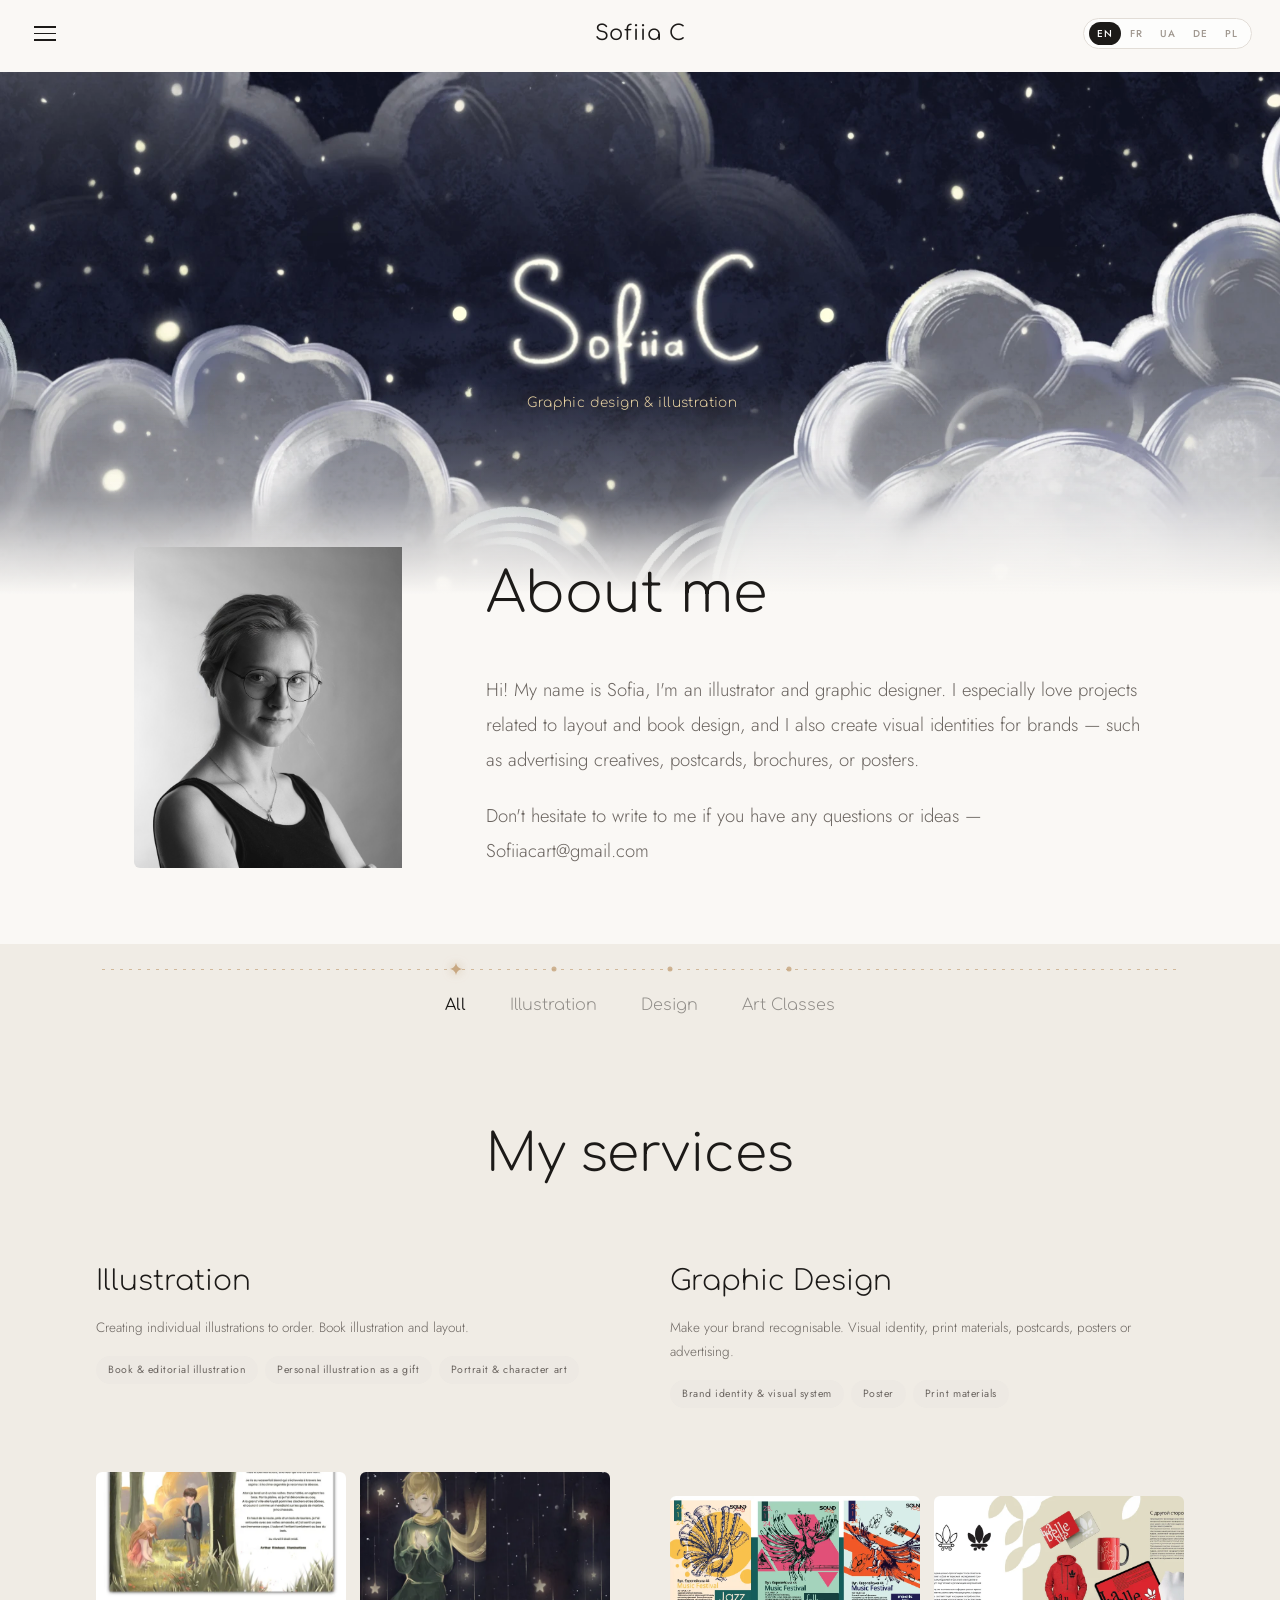
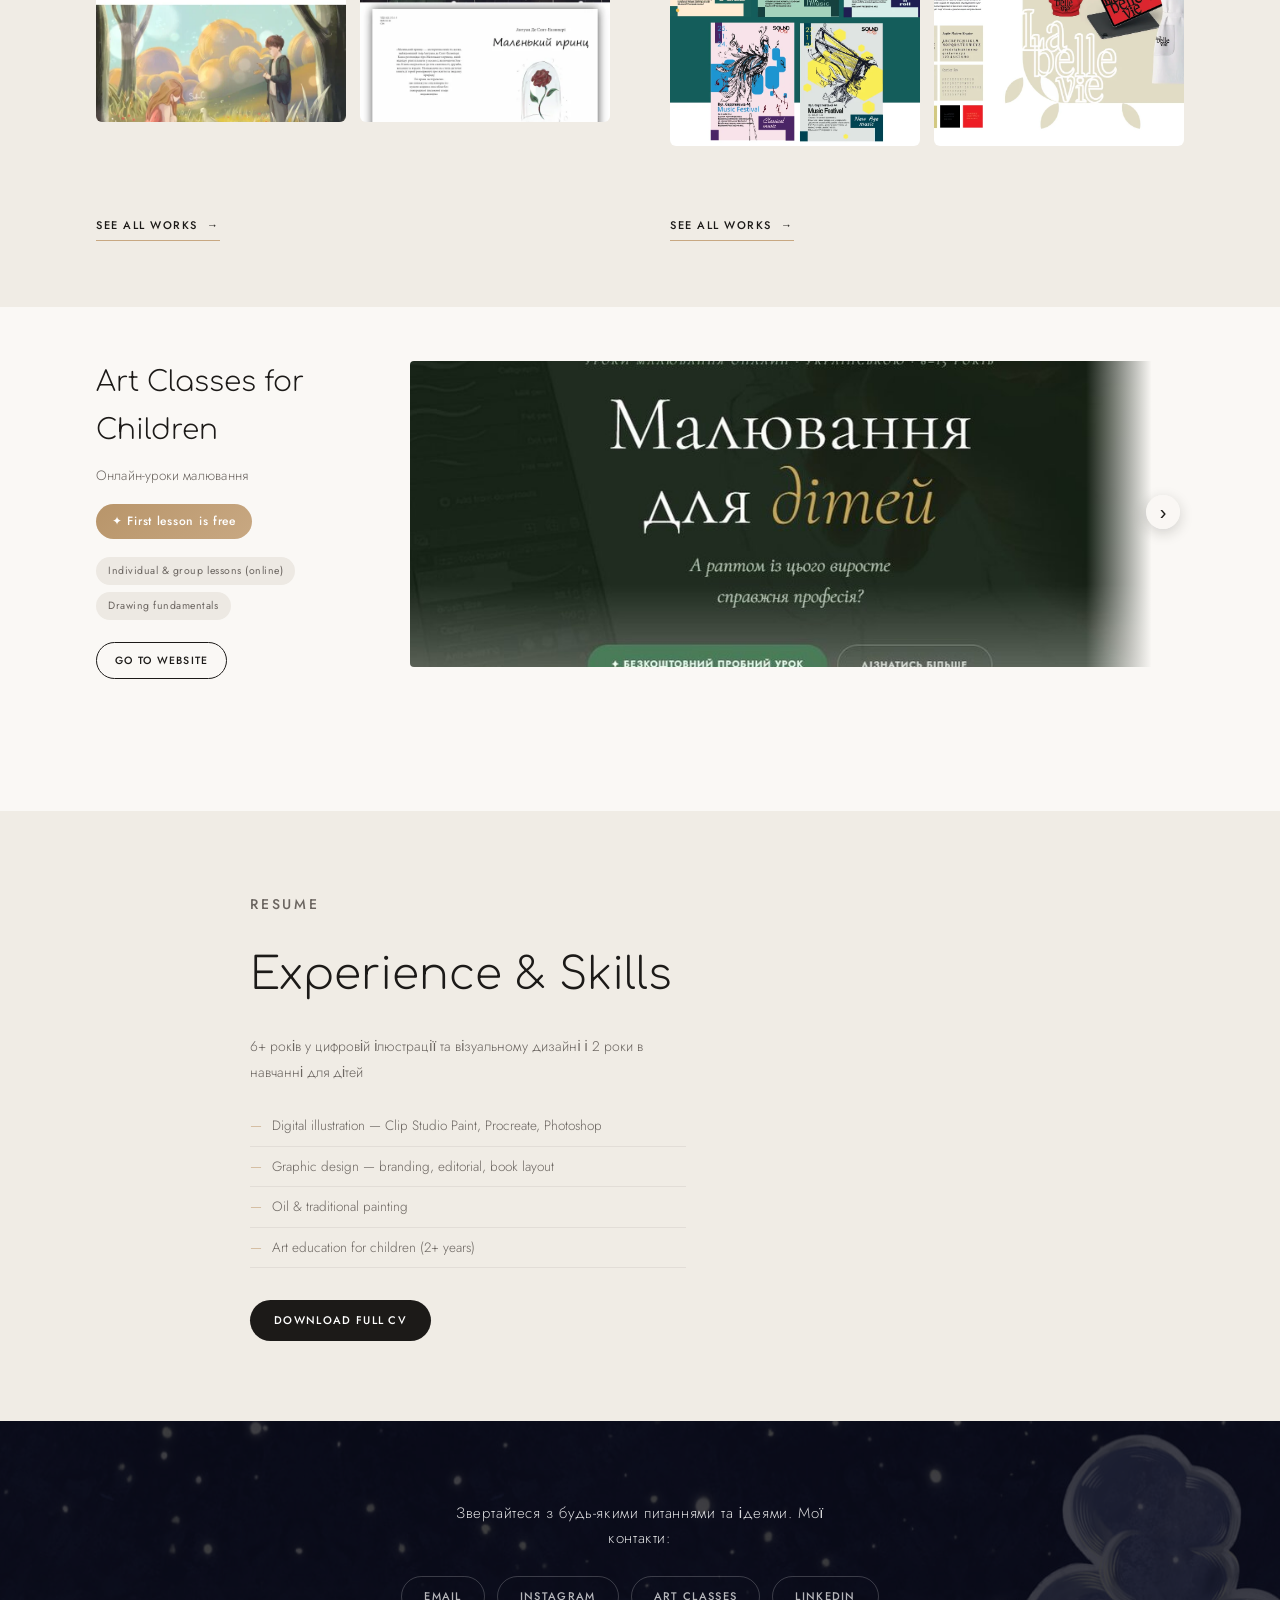
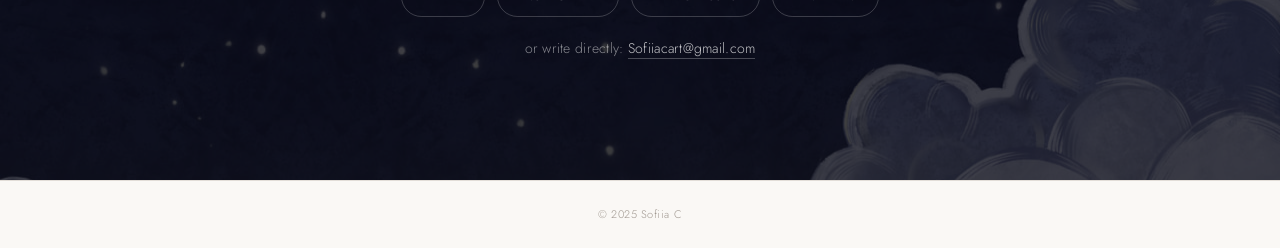
==== sofiia-portfolio/index.html @ fb754694 "Point every LinkedIn link at her real profile" ====
<!DOCTYPE html>
<html lang="en">
<head>
<meta charset="UTF-8">
<meta name="viewport" content="width=device-width, initial-scale=1.0">
<title>Sofiia C — Visual Design & Illustration</title>
<link rel="preconnect" href="https://fonts.googleapis.com">
<link href="https://fonts.googleapis.com/css2?family=Comfortaa:wght@300;400;500;600;700&family=Jost:wght@300;400;500;600&display=swap" rel="stylesheet">
<style>
*,*::before,*::after{margin:0;padding:0;box-sizing:border-box}
:root{
  --cream:#faf8f5;--ink:#1c1a18;--mid:#6b6560;--light:#a09890;--rule:#e2ddd7;--accent:#c8a882;
}
html{scroll-behavior:smooth}
body{background:var(--cream);color:var(--ink);font-family:'Jost',sans-serif;font-weight:300;line-height:1.7;overflow-x:hidden}
h1,h2,h3,h4,h5,h6{font-family:'Comfortaa',sans-serif}

/* HEADER */
.site-header{position:fixed;top:0;left:0;right:0;z-index:1000;display:flex;align-items:center;justify-content:space-between;padding:18px 28px;background:rgba(250,248,245,0.92);backdrop-filter:blur(16px);-webkit-backdrop-filter:blur(16px);border-bottom:1px solid transparent;transition:border-color .3s,box-shadow .3s}
.site-header.scrolled{border-color:var(--rule);box-shadow:0 2px 20px rgba(28,26,24,.07)}
.header-name{font-family:'Comfortaa',sans-serif;font-size:21px;font-weight:400;letter-spacing:.04em;color:var(--ink);text-decoration:none;position:absolute;left:50%;transform:translateX(-50%);white-space:nowrap}

/* HAMBURGER */
.hamburger{display:flex;flex-direction:column;gap:5px;cursor:pointer;padding:6px;background:none;border:none;z-index:1100}
.hamburger span{display:block;width:22px;height:1.5px;background:var(--ink);transition:all .35s cubic-bezier(.4,0,.2,1);transform-origin:center}
.hamburger.open span:nth-child(1){transform:translateY(6.5px) rotate(45deg)}
.hamburger.open span:nth-child(2){opacity:0;transform:scaleX(0)}
.hamburger.open span:nth-child(3){transform:translateY(-6.5px) rotate(-45deg)}

/* LANG SWITCHER */
.header-right{display:flex;align-items:center;gap:14px}
.header-email{font-family:"Jost",sans-serif;font-size:11px;font-weight:400;letter-spacing:.06em;color:var(--mid);text-decoration:none;transition:color .2s;white-space:nowrap}
.header-email:hover{color:var(--ink)}
@media(max-width:520px){.header-email{display:none}}
.lang-switcher{display:flex;align-items:center;gap:1px;background:rgba(255,255,255,.7);border:1px solid var(--rule);border-radius:40px;padding:3px 5px}
.lang-btn{font-family:'Jost',sans-serif;font-size:10px;font-weight:500;letter-spacing:.1em;text-transform:uppercase;color:var(--light);background:none;border:none;cursor:pointer;padding:4px 8px;border-radius:30px;transition:all .2s ease}
.lang-btn:hover{color:var(--ink)}
.lang-btn.active{background:var(--ink);color:#fff}

/* NAV DRAWER */
.nav-overlay{position:fixed;inset:0;background:rgba(28,26,24,.5);z-index:1040;opacity:0;pointer-events:none;transition:opacity .4s ease;backdrop-filter:blur(2px)}
.nav-overlay.open{opacity:1;pointer-events:all}
.nav-drawer{position:fixed;top:0;left:0;width:min(300px,82vw);height:100vh;background:var(--ink);z-index:1050;transform:translateX(-100%);transition:transform .45s cubic-bezier(.4,0,.2,1);display:flex;flex-direction:column;padding:72px 36px 36px;overflow-y:auto}
.nav-drawer.open{transform:translateX(0)}
.nav-cat{font-family:'Jost',sans-serif;font-size:10px;font-weight:500;letter-spacing:.2em;text-transform:uppercase;color:rgba(255,255,255,.35);margin:28px 0 10px}
.nav-cat:first-child{margin-top:0}
.nav-link{display:block;font-family:'Comfortaa',sans-serif;font-size:26px;font-weight:300;color:rgba(255,255,255,.8);text-decoration:none;padding:7px 0;border-bottom:1px solid rgba(255,255,255,.06);transition:color .2s,padding-left .25s;cursor:pointer}
.nav-link:hover{color:#fff;padding-left:10px}
.nav-footer{margin-top:auto;padding-top:28px;border-top:1px solid rgba(255,255,255,.1);display:flex;gap:16px}
.nav-footer a{font-size:10px;font-weight:500;letter-spacing:.1em;text-transform:uppercase;color:rgba(255,255,255,.35);text-decoration:none;transition:color .2s}
.nav-footer a:hover{color:rgba(255,255,255,.8)}

/* MAIN */
main{padding-top:72px}

/* HERO */
.hero{--band:2.4;position:relative;overflow:hidden;text-align:center;padding:0;background:#0d1122}
.hero>*{position:relative;z-index:1}
/* the foot of the painting dissolves into the page */
.hero::before{content:'';position:absolute;inset:0;z-index:2;pointer-events:none;background:linear-gradient(to bottom,rgba(250,248,245,0) 58%,rgba(250,248,245,.28) 80%,rgba(250,248,245,.72) 90%,var(--cream) 98%)}

/* A banner strip of the painting. The fixed proportion is what keeps the
   lettering in the same spot at every width, so the line above it can be
   placed as a percentage. */
.hero-frame{position:relative;width:100%;aspect-ratio:var(--band);container-type:inline-size}
.hero-art{display:block;width:100%;height:100%;object-fit:cover;object-position:center}

/* sits just above the lettering, which is centred in the artwork */
.hero-eyebrow{position:absolute;left:49.4%;top:60%;transform:translate(-50%,0);margin:0;white-space:nowrap;font-family:'Comfortaa',sans-serif;font-size:clamp(11px,1.05cqw,17px);letter-spacing:.03em;color:#ead4a1;text-shadow:0 0 26px rgba(8,10,22,.9),0 0 12px rgba(200,168,130,.45);animation:heroFadeUp .9s ease both}
@keyframes heroFadeUp{from{opacity:0;transform:translate(-50%,14px)}to{opacity:1;transform:translate(-50%,0)}}
@media(prefers-reduced-motion:reduce){.hero-eyebrow{animation:none}}

/* narrower screens: a taller strip, so the lettering keeps a readable size */
@media(max-width:599px){.hero{--band:.9}.hero-eyebrow{top:58%}}

/* the name stays in the markup for search engines and screen readers;
   on screen it is part of the painting */
.hero-name{position:absolute;width:1px;height:1px;margin:-1px;padding:0;overflow:hidden;clip:rect(0 0 0 0);clip-path:inset(50%);white-space:nowrap;border:0}

/* SECTION RULE */
.section-rule{border:none;border-top:1px solid var(--rule);margin:0 24px}

/* SECTION TITLE */
.section-head{text-align:center;padding:64px 24px 48px;background:var(--warm-white,#f0ece5)}
.section-head h2{font-family:'Comfortaa',sans-serif;font-size:clamp(32px,6vw,52px);font-weight:300;letter-spacing:-.01em}
.section-head p{font-size:14px;color:var(--mid);margin-top:10px}
.free-note{font-family:'Comfortaa',sans-serif;font-style:italic;font-size:15px;color:var(--accent,#c8a882) !important;margin-top:8px}
.free-badge{display:inline-block;font-size:12px;font-weight:500;letter-spacing:.06em;color:#fff;background:linear-gradient(135deg,#b8956a,#c8a882);padding:7px 16px;border-radius:20px;margin-bottom:18px}

/* SERVICE BLOCKS */
.services{max-width:1650px;margin:0 auto;padding:0 96px 80px}
.service-block{display:grid;grid-template-columns:minmax(0,268px) minmax(0,1fr);gap:46px;align-items:stretch;padding:52px 0;border-bottom:1px solid var(--rule)}
.service-block:last-child{border-bottom:none}

/* the two portfolio cards, side by side */
.service-cards{position:relative;display:grid;grid-template-columns:1fr 1fr;gap:60px;padding:12px 0 66px}
/* the warm zone runs from the tabs down past the cards, in one piece */
.service-cards::before{content:'';position:absolute;z-index:-1;top:0;bottom:0;left:calc(50% - 50vw);right:calc(50% - 50vw);background:var(--warm-white,#f0ece5)}
.service-block.card{display:flex;flex-direction:column;padding:0;border-bottom:none}
.card .service-text{margin-bottom:20px}
.card-link{margin-top:auto;align-self:flex-start}
.card-imgs{display:grid;grid-template-columns:1fr 1fr;gap:14px;margin-bottom:24px}
.card-imgs a{display:block;overflow:hidden;border-radius:6px;background:#e6e1d9}
.card-imgs img{display:block;width:100%;aspect-ratio:var(--tile,4/3);object-fit:cover;transition:transform .45s ease}
.card-imgs a:hover img{transform:scale(1.05)}
.card-link{display:inline-flex;align-items:center;gap:9px;font-size:11px;font-weight:500;letter-spacing:.14em;text-transform:uppercase;color:var(--ink);text-decoration:none;border-bottom:1px solid var(--accent);padding-bottom:5px;transition:gap .25s ease}
.card-link::after{content:'\2192'}
.card-link:hover{gap:15px}
@media(max-width:820px){.service-cards{grid-template-columns:1fr;gap:46px;padding-bottom:48px}}
.service-block.reverse{direction:rtl}
.service-block.reverse > *{direction:ltr}
.service-text h3{font-family:'Comfortaa',sans-serif;font-size:clamp(22px,2.4vw,28px);font-weight:300;margin-bottom:10px}
.service-text p{font-size:13.5px;color:var(--mid);line-height:1.8;margin-bottom:16px}
.service-tags{display:flex;flex-wrap:wrap;gap:7px;margin-bottom:22px}
.service-tags span{font-size:10.5px;font-weight:400;letter-spacing:.05em;color:var(--mid);background:#ede9e3;padding:5px 12px;border-radius:20px}
.service-link{display:inline-flex;align-items:center;gap:8px;font-size:10.5px;font-weight:500;letter-spacing:.12em;text-transform:uppercase;color:var(--ink);text-decoration:none;padding:9px 18px;border:1px solid var(--ink);border-radius:30px;transition:all .25s ease}
.service-link:hover{background:var(--ink);color:#fff}
/* one row of windows that scrolls sideways */
/* the row is laid out absolutely inside its cell: that way the block's height
   comes from the text alone, and the pages match it exactly.
   min-width:0 keeps the row from widening its grid column, which would push
   the text off the screen on a phone */
.strip{position:relative;min-width:0;margin-right:18px}
/* the row fades out at its end, so it reads as continuing past the edge */
.strip::after{content:'';position:absolute;top:0;bottom:12px;right:0;width:80px;z-index:1;pointer-events:none;background:linear-gradient(to right,rgba(250,248,245,0),var(--cream) 82%);opacity:0;transition:opacity .3s ease}
.strip.more::after{opacity:1}
.service-block>*{min-width:0}
.service-imgs{position:absolute;inset:0;display:flex;flex-wrap:nowrap;gap:10px;align-items:stretch;overflow-x:auto;scroll-snap-type:x proximity;padding:2px 0 12px;scrollbar-width:thin;scrollbar-color:var(--rule) transparent}
.service-imgs::-webkit-scrollbar{height:6px}
.service-imgs::-webkit-scrollbar-thumb{background:var(--rule);border-radius:3px}
.service-imgs::-webkit-scrollbar-track{background:transparent}
/* arrows appear over the ends of the row, and only while there is more to see */
.strip-nav{position:absolute;top:calc(50% - 7px);transform:translateY(-50%);z-index:2;width:34px;height:34px;border:none;border-radius:50%;background:rgba(250,248,245,.92);box-shadow:0 4px 14px rgba(28,26,24,.18);color:var(--ink);font-size:20px;line-height:1;cursor:pointer;opacity:0;transition:opacity .25s ease,background .2s ease}
.strip-nav:hover{background:#fff}
.strip-nav.prev{left:-14px}
.strip-nav.next{right:-14px}
/* small windows in a row; each opens the full page in the viewer */
/* as a flex item the image ignores width alone — min-width:0 and max-width
   are what actually pin it to the thumbnail size */
.service-imgs img{flex:0 0 auto;align-self:stretch;height:100%;width:auto;min-width:0;max-width:none;scroll-snap-align:start;object-fit:contain;border-radius:4px;background:#efeae3;cursor:zoom-in;transition:transform .25s ease,box-shadow .25s ease}
.service-imgs img:hover{transform:translateY(-3px);box-shadow:0 12px 26px rgba(28,26,24,.18)}

/* ---- WORK VIEWER ---- */
.lb{position:fixed;inset:0;z-index:2000;display:none;align-items:center;justify-content:center;background:rgba(13,17,34,.95);opacity:0;transition:opacity .25s ease}
.lb.open{display:flex}
.lb.shown{opacity:1}
.lb-img{max-width:92vw;max-height:84vh;object-fit:contain;border-radius:4px;box-shadow:0 30px 80px rgba(0,0,0,.55)}
.lb button{position:absolute;background:none;border:none;color:rgba(253,247,226,.75);cursor:pointer;font-family:'Jost',sans-serif;transition:color .2s ease}
.lb button:hover{color:#fdf7e2}
.lb-close{top:22px;right:26px;font-size:30px;line-height:1}
.lb-prev,.lb-next{top:50%;transform:translateY(-50%);font-size:44px;line-height:1;padding:16px}
.lb-prev{left:12px}.lb-next{right:12px}
.lb-count{position:absolute;bottom:24px;left:50%;transform:translateX(-50%);font-size:11px;letter-spacing:.18em;color:rgba(253,247,226,.6)}
@media(max-width:620px){.lb-prev,.lb-next{font-size:34px;padding:10px}.lb-img{max-width:94vw;max-height:78vh}}
.service-imgs .img-placeholder{width:100%;aspect-ratio:3/4;background:linear-gradient(135deg,#ede9e3,#ddd8d0);border-radius:4px;display:flex;align-items:center;justify-content:center;color:var(--light);font-size:11px;letter-spacing:.08em}

/* CONTACT SECTION */
.contact-section{background:var(--ink);color:#fff;text-align:center;padding:80px 24px;position:relative;background-image:url("[data-uri]");background-size:cover;background-position:center}
.contact-section::before{content:"";position:absolute;inset:0;background:rgba(8,10,22,0.78);z-index:0}
.contact-section>*{position:relative;z-index:1}
.contact-section h2{font-family:'Comfortaa',sans-serif;font-size:clamp(32px,6vw,56px);font-weight:300;letter-spacing:-.01em;margin-bottom:16px}
.contact-section p{font-size:14px;color:rgba(255,255,255,.5);margin-bottom:40px;max-width:380px;margin-left:auto;margin-right:auto}
.contact-links{display:flex;justify-content:center;gap:12px;flex-wrap:wrap}
.contact-link{font-size:11px;font-weight:500;letter-spacing:.12em;text-transform:uppercase;color:rgba(255,255,255,.7);text-decoration:none;padding:10px 22px;border:1px solid rgba(255,255,255,.2);border-radius:30px;transition:all .25s ease}
.contact-link:hover{background:#fff;color:var(--ink);border-color:#fff}
.contact-email{margin-top:20px;font-size:13px;color:rgba(255,255,255,0.45);letter-spacing:.02em}
.contact-email a{color:rgba(255,255,255,0.75);text-decoration:none;border-bottom:1px solid rgba(255,255,255,0.25);transition:color .2s}
.contact-email a:hover{color:#fff}

/* FOOTER */
footer{text-align:center;padding:24px;font-size:11px;color:var(--light);letter-spacing:.05em;border-top:1px solid var(--rule)}

/* ANIMATIONS */
@keyframes fadeUp{from{opacity:0;transform:translateY(16px)}to{opacity:1;transform:translateY(0)}}
.reveal{opacity:0;transform:translateY(20px);transition:opacity .7s ease,transform .7s ease}
.reveal.visible{opacity:1;transform:none}

/* MOBILE */
@media(max-width:620px){
  .services{padding:0 20px 60px}
  .service-block{grid-template-columns:1fr;gap:28px}
  .strip{height:230px;margin-right:0}
  .service-block.reverse{direction:ltr}
  .site-header{padding:16px 20px}
  .lang-switcher{gap:0}
  .lang-btn{padding:4px 6px;font-size:9px}
}



/* SERVICE TABS */
/* a warm band in the same tone as the CV section, with the tabs hanging off a
   constellation line drawn across it in the gold of the stars */
.service-tabs{position:relative;display:flex;justify-content:center;align-items:center;gap:44px;flex-wrap:wrap;padding:46px 24px 26px;background:var(--warm-white,#f0ece5)}
.service-tabs::before{content:'';position:absolute;top:25px;left:8%;right:8%;height:1px;background:repeating-linear-gradient(to right,rgba(200,168,130,.75) 0 3px,transparent 3px 9px)}
.stab{position:relative;font-family:'Comfortaa',sans-serif;font-size:16px;font-weight:300;color:rgba(28,26,24,.45);background:none;border:none;cursor:pointer;padding:6px 0;transition:color .25s ease}
/* each tab is a node on that line; the selected one becomes a star */
.stab::before{content:'';position:absolute;top:-21px;left:50%;transform:translate(-50%,-50%);width:5px;height:5px;border-radius:50%;background:rgba(200,168,130,.85);transition:all .25s ease}
.stab:hover{color:rgba(28,26,24,.75)}
.stab:hover::before{background:var(--accent)}
.stab.active{color:var(--ink);font-weight:400}
.stab.active::before{width:13px;height:13px;border-radius:0;background:url("data:image/svg+xml,%3Csvg xmlns='http://www.w3.org/2000/svg' viewBox='0 0 24 24'%3E%3Cpath fill='%23c8a882' d='M12 0c.5 6.5 5.5 11.5 12 12-6.5.5-11.5 5.5-12 12-.5-6.5-5.5-11.5-12-12C6.5 11.5 11.5 6.5 12 0z'/%3E%3C/svg%3E") center/contain no-repeat;filter:drop-shadow(0 0 5px rgba(200,168,130,.75))}
/* stacked rows would leave the line stranded above one of them, so on narrow
   screens the star sits inline instead */
@media(max-width:620px){
.service-tabs{gap:20px;padding:20px 16px}
.service-tabs::before{display:none}
.stab{font-size:15px;display:inline-flex;align-items:center;gap:7px}
.stab::before{position:static;transform:none;width:9px;height:9px;background:transparent}
.stab.active::before{width:9px;height:9px;background:url("data:image/svg+xml,%3Csvg xmlns='http://www.w3.org/2000/svg' viewBox='0 0 24 24'%3E%3Cpath fill='%23c8a882' d='M12 0c.5 6.5 5.5 11.5 12 12-6.5.5-11.5 5.5-12 12-.5-6.5-5.5-11.5-12-12C6.5 11.5 11.5 6.5 12 0z'/%3E%3C/svg%3E") center/contain no-repeat}
}
.service-block.hidden{display:none}

/* CV SECTION */
.cv-section{background:var(--warm-white,#f0ece5);padding:80px 24px}
.cv-inner{max-width:780px;margin:0 auto;display:grid;grid-template-columns:1fr 280px;gap:64px;align-items:center}
.cv-label{font-size:10px;font-weight:500;letter-spacing:.2em;text-transform:uppercase;color:var(--accent,#c8a882);margin-bottom:12px}
.cv-section h2{font-family:'Comfortaa',sans-serif;font-size:clamp(28px,5vw,44px);font-weight:300;margin-bottom:20px}
.cv-section p{font-size:14px;color:var(--mid);line-height:1.9;margin-bottom:20px}
.cv-list{list-style:none;margin-bottom:32px}
.cv-list li{font-size:13.5px;color:var(--mid);padding:9px 0;border-bottom:1px solid var(--rule);line-height:1.6}
.cv-list li::before{content:'—';margin-right:10px;color:var(--accent,#c8a882)}
.cv-download{display:inline-flex;align-items:center;gap:8px;font-size:11px;font-weight:500;letter-spacing:.12em;text-transform:uppercase;color:#fff;background:var(--ink);text-decoration:none;padding:11px 24px;border-radius:30px;transition:opacity .2s}
.cv-download:hover{opacity:.8}
.cv-visual{display:flex;align-items:center;justify-content:center}
.cv-stats{display:flex;flex-direction:column;gap:28px;width:100%}
.cv-stat{display:flex;flex-direction:column;padding:20px 24px;background:#fff;border-radius:12px;border:1px solid var(--rule)}
.cv-num{font-family:'Comfortaa',sans-serif;font-size:48px;font-weight:300;line-height:1;color:var(--ink);margin-bottom:4px}
.cv-stat span:last-child{font-size:12px;font-weight:400;letter-spacing:.08em;text-transform:uppercase;color:var(--light)}
@media(max-width:620px){.cv-inner{grid-template-columns:1fr}.cv-visual{display:none}}

/* ABOUT SECTION */
.about-section{position:relative;z-index:3;max-width:1060px;margin:clamp(-210px,-10.5vw,-80px) auto 0;padding:76px 24px;display:grid;grid-template-columns:minmax(0,300px) minmax(0,1fr);gap:52px;align-items:stretch}
/* the photo is shown whole — contain scales it to the height of the text
   beside it, so the two line up at the heading and end together */
.about-photo-wrap{position:relative}
.about-photo{position:absolute;inset:0;width:100%;height:100%;object-fit:contain;object-position:left center;border-radius:6px}
.about-text{width:100%}
.about-section h2{font-family:'Comfortaa',sans-serif;font-size:clamp(34px,6vw,56px);font-weight:300;margin-bottom:30px}
.about-section p{font-size:18.5px;color:var(--mid);line-height:1.9;margin-bottom:20px}
.about-section p:last-child{margin-bottom:0}
/* stacked on narrow screens: photo first, then the text */
@media(max-width:820px){.about-section{grid-template-columns:1fr;gap:34px;justify-items:center;margin-top:-72px;padding:34px 24px 56px}.about-photo-wrap{width:100%;max-width:280px;aspect-ratio:760/909}.about-section p{font-size:17px}}

</style>
</head>
<body>

<!-- OVERLAY -->
<div class="nav-overlay" id="navOverlay" onclick="closeNav()"></div>

<!-- NAV DRAWER -->
<div class="nav-drawer" id="navDrawer">
  <p class="nav-cat" data-i18n="nav_sections">Sections</p>
  <a class="nav-link" onclick="goTo('hero');closeNav()" data-i18n="nav_home">Home</a>
  <a class="nav-link" onclick="goTo('about');closeNav()" data-i18n="nav_about">About me</a>
  <a class="nav-link" onclick="goTo('services');closeNav()" data-i18n="nav_services">Services</a>
  <a class="nav-link" onclick="goTo('cv');closeNav()" data-i18n="nav_cv">CV / Resume</a>
  <a class="nav-link" onclick="goTo('contact');closeNav()" data-i18n="nav_contact">Contact</a>
  <p class="nav-cat" data-i18n="nav_portfolio">Portfolio</p>
  <a class="nav-link" href="illustration.html" data-i18n="s1_title">Illustration</a>
  <a class="nav-link" href="design.html" data-i18n="s2_title">Graphic Design</a>
  <div class="nav-footer">
    <a href="https://www.instagram.com/sofiiac.fr/" target="_blank">Instagram</a>
    <a href="https://sofiiaclessons.netlify.app/" target="_blank" data-i18n="stab_classes">Art Classes</a>
    <a href="https://www.linkedin.com/in/sofiia-c-882442370/" target="_blank">LinkedIn</a>
    <a href="mailto:Sofiiacart@gmail.com">Email</a>
  </div>
</div>

<!-- HEADER -->
<header class="site-header" id="siteHeader">
  <button class="hamburger" id="hamburger" onclick="toggleNav()" aria-label="Menu">
    <span></span><span></span><span></span>
  </button>
  <a href="#" class="header-name">Sofiia C</a>
  <div class="header-right">
  <div class="lang-switcher">
    <button class="lang-btn active" onclick="setLang('en')">EN</button>
    <button class="lang-btn" onclick="setLang('fr')">FR</button>
    <button class="lang-btn" onclick="setLang('ua')">UA</button>
    <button class="lang-btn" onclick="setLang('de')">DE</button>
    <button class="lang-btn" onclick="setLang('pl')">PL</button>
  </div>
</header>

<!-- MAIN -->
<main>

  <!-- HERO -->
  <section class="hero" id="hero">
    <div class="hero-frame">
      <img class="hero-art" src="[data-uri]"
           alt="Hand-painted night sky with clouds and stars, hand-lettered “Sofiia C”">
      <p class="hero-eyebrow">Graphic design &amp; illustration</p>
      <h1 class="hero-name">Sofiia C</h1>
    </div>
  </section>

  <!-- ABOUT -->
  <section class="about-section reveal" id="about">
    <div class="about-photo-wrap"><img src="[data-uri]" class="about-photo" alt="Sofia C"></div>
    <div class="about-text">
      <h2 data-i18n="about_title">About me</h2>
      <p data-i18n="about_p1">Hi! My name is Sofia, I'm an illustrator and graphic designer. I especially love projects related to layout and book design, and I also create visual identities for brands — such as advertising creatives, postcards, brochures, or posters.</p>
      <p data-i18n="about_p3">Don't hesitate to write to me if you have any questions or ideas — Sofiiacart@gmail.com</p>
    </div>
  </section>

  <!-- SERVICES -->
  <div id="services">
  <div class="service-tabs">
    <button class="stab active" onclick="filterService('all')" data-i18n="stab_all">All</button>
    <button class="stab" onclick="filterService('illustration')" data-i18n="stab_illus">Illustration</button>
    <button class="stab" onclick="filterService('design')" data-i18n="stab_design">Design</button>
    <button class="stab" onclick="filterService('classes')" data-i18n="stab_classes">Art Classes</button>
  </div>

    <div class="section-head reveal">
      <h2 data-i18n="services_title">My services</h2>
    </div>

    <div class="services">

      <div class="service-cards">
      <div class="service-block card reveal" data-category="illustration" style="--tile:1/1">
        <div class="service-text">
          <h3 data-i18n="s1_title">Illustration</h3>
          <p data-i18n="s1_desc">Creating individual illustrations to order. Book illustration and layout.</p>
          <div class="service-tags">
            <span data-i18n="s1_t1">Book & editorial illustration</span>
            <span data-i18n="s1_t4">Personal illustration as a gift</span>
            <span data-i18n="s1_t5">Portrait & character art</span>
          </div>
        </div>
        <div class="card-imgs">
            <a href="illustration.html" aria-label="Open the full portfolio"><img src="[data-uri]" alt="illustration preview 1" loading="lazy"></a>
            <a href="illustration.html" aria-label="Open the full portfolio"><img src="[data-uri]" alt="illustration preview 2" loading="lazy"></a>
          </div>
        <a class="card-link" href="illustration.html" data-i18n="see_all">See all works</a>
      </div>
      <div class="service-block card reveal" data-category="design" style="--tile:1/1">
        <div class="service-text">
          <h3 data-i18n="s2_title">Graphic Design</h3>
          <p data-i18n="s2_desc">Make your brand recognisable. Visual identity, print materials, postcards, posters or advertising.</p>
          <div class="service-tags">
            <span data-i18n="s2_t1">Brand identity & visual system</span>
            <span data-i18n="s2_t2">Poster</span>
            <span data-i18n="s2_t3">Print materials</span>
          </div>
        </div>
        <div class="card-imgs">
            <a href="design.html" aria-label="Open the full portfolio"><img src="[data-uri]" alt="design preview 1" loading="lazy"></a>
            <a href="design.html" aria-label="Open the full portfolio"><img src="[data-uri]" alt="design preview 2" loading="lazy"></a>
          </div>
        <a class="card-link" href="design.html" data-i18n="see_all">See all works</a>
      </div>
      </div>



      <!-- Art Classes -->
      <div class="service-block reveal" data-category="classes">
        <div class="service-text">
          <h3 data-i18n="s4_title">Art Classes for Children</h3>
          <p data-i18n="s4_desc">Онлайн-уроки малювання</p>
          <div class="free-badge" data-i18n="free_badge">✦ First lesson is free</div>
          <div class="service-tags">
            <span data-i18n="s4_t1">Individual & group lessons (online)</span>
            <span data-i18n="s4_t2">Drawing fundamentals</span>
          </div>
          <a href="https://sofiiaclessons.netlify.app/" target="_blank" class="service-link" data-i18n="s4_btn">Go to website</a>
        </div>
        <div class="service-imgs">
          <img src="[data-uri]" alt="Art Classes" style="width:100%;aspect-ratio:3/4;object-fit:cover;border-radius:4px">
          <img src="[data-uri]" alt="Art Classes" style="width:100%;aspect-ratio:3/4;object-fit:cover;border-radius:4px">
        </div>
      </div>

    </div>
  </div>


  <section class="cv-section reveal" id="cv">
    <div class="cv-inner">
      <div class="cv-text">
        <p class="cv-label" data-i18n="cv_label">Resume</p>
        <h2 data-i18n="cv_title">Experience & Skills</h2>
        <p data-i18n="cv_p1">6+ років у цифровій ілюстрації та візуальному дизайні і 2 роки в навчанні для дітей</p>
        <ul class="cv-list">
          <li data-i18n="cv_li1">Digital illustration — Clip Studio Paint, Procreate, Photoshop</li>
          <li data-i18n="cv_li2">Graphic design — branding, editorial, book layout</li>
          <li data-i18n="cv_li3">Oil & traditional painting</li>
          <li data-i18n="cv_li4">Art education for children (2+ years)</li>
          
        </ul>
        <a href="https://drive.google.com/drive/folders/18DV3FdLWUJNBlDGddeQHsO74bb2Z7gKI?usp=drive_link" class="cv-download" target="_blank" data-i18n="cv_download">Download full CV</a>
      </div>
    </div>
  </section>

  <!-- CONTACT -->
  <section class="contact-section" id="contact">
    <p style="color:rgba(255,255,255,0.85);font-size:15px;letter-spacing:.04em;margin-bottom:24px;" data-i18n="contact_cta">Звертайтеся з будь-якими питаннями та ідеями. Мої контакти:</p>
    <div class="contact-links">
      <a href="mailto:hello@sofiiac.fr" class="contact-link">Email</a>
      <a href="https://www.instagram.com/sofiiac.fr/" target="_blank" class="contact-link">Instagram</a>
      <a href="https://sofiiaclessons.netlify.app/" target="_blank" class="contact-link" data-i18n="stab_classes">Art Classes</a>
      <a href="https://www.linkedin.com/in/sofiia-c-882442370/" target="_blank" class="contact-link">LinkedIn</a>
    </div>
    <p class="contact-email">or write directly: <a href="mailto:Sofiiacart@gmail.com">Sofiiacart@gmail.com</a></p>
  </section>

</main>

<!-- WORK VIEWER -->
<div class="lb" id="lb" role="dialog" aria-modal="true" aria-label="Work viewer">
  <button class="lb-close" onclick="lbClose()" aria-label="Close">&times;</button>
  <button class="lb-prev" onclick="lbStep(-1)" aria-label="Previous">&#8249;</button>
  <img class="lb-img" id="lbImg" alt="">
  <button class="lb-next" onclick="lbStep(1)" aria-label="Next">&#8250;</button>
  <p class="lb-count" id="lbCount"></p>
</div>

<footer>
  <span>© 2025 Sofiia C</span>
</footer>

<script>
/* ---- the work rows scroll sideways; give them arrows when they overflow ---- */
(function(){
  document.querySelectorAll('.service-imgs').forEach(strip=>{
    const wrap=document.createElement('div');
    wrap.className='strip';
    strip.parentNode.insertBefore(wrap,strip);
    wrap.appendChild(strip);
    const arrow=(dir,cls,glyph)=>{
      const b=document.createElement('button');
      b.className='strip-nav '+cls; b.innerHTML=glyph; b.setAttribute('aria-label',cls==='prev'?'Previous works':'More works');
      b.addEventListener('click',()=>strip.scrollBy({left:dir*strip.clientWidth*.8,behavior:'smooth'}));
      wrap.appendChild(b); return b;
    };
    const prev=arrow(-1,'prev','&#8249;'), next=arrow(1,'next','&#8250;');
    const update=()=>{
      const max=strip.scrollWidth-strip.clientWidth-2;
      prev.style.opacity = strip.scrollLeft>2 ? '1':'0';
      prev.style.pointerEvents = strip.scrollLeft>2 ? 'auto':'none';
      const more = strip.scrollLeft<max;
      next.style.opacity = more ? '1':'0';
      next.style.pointerEvents = more ? 'auto':'none';
      wrap.classList.toggle('more', more);
    };
    strip.addEventListener('scroll',update);
    addEventListener('resize',update);
    setTimeout(update,120); addEventListener('load',update);
  });
})();

/* ---- work viewer: click a window, then page through that set ---- */
(function(){
  const lb=document.getElementById('lb'), img=document.getElementById('lbImg'), count=document.getElementById('lbCount');
  let set=[], at=0;

  window.lbClose=()=>{lb.classList.remove('shown');setTimeout(()=>lb.classList.remove('open'),250);document.body.style.overflow=''};
  window.lbStep=d=>{if(!set.length)return;at=(at+d+set.length)%set.length;show()};
  function show(){img.src=set[at].src;img.alt=set[at].alt||'';count.textContent=(at+1)+' / '+set.length}

  document.querySelectorAll('.service-imgs').forEach(strip=>{
    const imgs=[...strip.querySelectorAll('img')];
    imgs.forEach((el,n)=>{
      el.addEventListener('click',()=>{
        set=imgs;at=n;show();
        lb.classList.add('open');document.body.style.overflow='hidden';
        requestAnimationFrame(()=>lb.classList.add('shown'));
      });
    });
  });

  lb.addEventListener('click',e=>{if(e.target===lb)lbClose()});
  document.addEventListener('keydown',e=>{
    if(!lb.classList.contains('open'))return;
    if(e.key==='Escape')lbClose();
    if(e.key==='ArrowLeft')lbStep(-1);
    if(e.key==='ArrowRight')lbStep(1);
  });
  let x0=null;
  lb.addEventListener('touchstart',e=>{x0=e.touches[0].clientX},{passive:true});
  lb.addEventListener('touchend',e=>{
    if(x0===null)return; const dx=e.changedTouches[0].clientX-x0;
    if(Math.abs(dx)>50)lbStep(dx<0?1:-1); x0=null;
  },{passive:true});
})();



function filterService(cat) {
  document.querySelectorAll('.stab').forEach(b => b.classList.remove('active'));
  event.target.classList.add('active');
  document.querySelectorAll('.service-block').forEach(b => {
    if (cat === 'all' || b.dataset.category === cat) {
      b.classList.remove('hidden');
    } else {
      b.classList.add('hidden');
    }
  });
}

// ── Translations ──
const i18n = {
  en: {
    nav_sections:"Sections", nav_portfolio:"Portfolio", nav_home:"Home", nav_about:"About me", nav_services:"Services", nav_contact:"Contact",
    about_title:"About me",
    about_p1:"Hi! My name is Sofia, I'm an illustrator and graphic designer. I especially love projects related to layout and book design, and I also create visual identities for brands — such as advertising creatives, postcards, brochures, or posters.",
    about_p3:"Don't hesitate to write to me if you have any questions or ideas — Sofiiacart@gmail.com",
    services_title:"My services",
    s1_title:"Illustration", s1_desc:"Creating individual illustrations to order. Book illustration and layout.",
    s1_t1:"Book & editorial illustration", s1_t2:"Children's book characters", s1_t3:"Cover design & layout", s1_t4:"Personal illustration as a gift", s1_t5:"Portrait & character art",
    s2_title:"Graphic Design", s2_desc:"Make your brand recognisable. Visual identity, print materials, postcards, posters or advertising.",
    s2_t1:"Brand identity & visual system", s2_t2:"Poster", s2_t3:"Print materials", s2_t4:"Book layout & typesetting",
    s4_title:"Art Classes for Children", s4_desc:"Online drawing lessons",
    s4_t1:"Individual & group lessons (online)", s4_t2:"Drawing fundamentals",
    contact_title:"Let's work together", contact_desc:"Not sure which category fits? Just write to me — I'm happy to discuss any idea.",
    contact_cta:"Feel free to reach out for any questions or ideas. My contacts:",
    photo_placeholder:"Your photo here",
    cv_label:"Resume", cv_title:"Experience & Skills",
    cv_p1:"6+ years in digital illustration and visual design, and 2 years in teaching for children",
    cv_li1:"Digital illustration — Clip Studio Paint, Procreate, Photoshop",
    cv_li2:"Graphic design — branding, editorial, book layout",
    cv_li3:"Oil & traditional painting",
    cv_li4:"Art education for children (2+ years)",
    cv_li5:"Collaboration with publishers and international clients",
    cv_download:"Download full CV",
    cv_years:"years of experience", cv_langs:"languages", cv_projects:"projects",
    stab_all:"All", stab_illus:"Illustration", stab_design:"Design", stab_classes:"Art Classes", see_all:"See all works", deck_back:"Back to the site"
  },
  fr: {
    nav_sections:"Sections", nav_portfolio:"Portfolio", nav_cv:"CV",nav_home:"Accueil", nav_about:"À propos", nav_services:"Services", nav_contact:"Contact",
    about_title:"À propos",
    about_p1:"Bonjour ! Je m'appelle Sofia, je suis illustratrice et graphiste. J'aime particulièrement les projets liés à la mise en page et au design de livres, et je crée également des identités visuelles pour les marques — créatifs publicitaires, cartes postales, brochures ou affiches.",
    about_p3:"N'hésitez pas à m'écrire si vous avez des questions ou des idées — Sofiiacart@gmail.com",
    services_title:"Mes services",
    s1_title:"Illustration", s1_desc:"Création d'illustrations individuelles sur commande. Illustration de livres et mise en page.",
    s1_t1:"Illustration livre & éditoriale", s1_t2:"Personnages pour livres jeunesse", s1_t3:"Design de couverture & mise en page", s1_t4:"Illustration personnelle en cadeau", s1_t5:"Portrait & art de personnages",
    s2_title:"Design graphique", s2_desc:"Rendez votre marque reconnaissable. Identité visuelle, supports imprimés, cartes postales, affiches ou publicité.",
    s2_t1:"Identité de marque & système visuel", s2_t2:"Affiche", s2_t3:"Supports imprimés", s2_t4:"Mise en page & composition de livre",
    s4_title:"Cours d'art pour enfants", s4_desc:"Cours de dessin en ligne",
    s4_t1:"Cours individuels & collectifs (en ligne)", s4_t2:"Fondamentaux du dessin",
    contact_title:"Travaillons ensemble", contact_desc:"Pas sûr(e) de la catégorie ? Écrivez-moi — je suis ravie de discuter de votre idée.",
    contact_cta:"N'hésitez pas à me contacter pour toute question ou idée. Mes contacts :",
    photo_placeholder:"Votre photo ici",
    cv_label:"CV", cv_title:"Expérience & Compétences",
    cv_p1:"6+ ans en illustration numérique et design visuel, et 2 ans d'enseignement pour enfants",
    cv_li1:"Illustration numérique — Clip Studio Paint, Procreate, Photoshop",
    cv_li2:"Graphisme — branding, éditorial, mise en page de livres",
    cv_li3:"Peinture à l'huile & techniques traditionnelles",
    cv_li4:"Enseignement artistique pour enfants (2+ ans)",
    cv_li5:"Collaboration avec des éditeurs et clients internationaux",
    cv_download:"Télécharger le CV complet",
    cv_years:"ans d'expérience", cv_langs:"langues", cv_projects:"projets",
    stab_all:"Tous", stab_illus:"Illustration", stab_design:"Design", stab_classes:"Cours", see_all:"Voir tous les travaux", deck_back:"Retour au site"
  },
  ua: {
    nav_sections:"Розділи", nav_portfolio:"Портфоліо", nav_cv:"CV / Резюме",nav_home:"Головна", nav_about:"Про мене", nav_services:"Послуги", nav_contact:"Контакт",
    about_title:"Про мене",
    about_p1:"Вітаю! Мене звати Софія, я ілюстратор та графічний дизайнер. Більш за все люблю проекти пов'язані з версткою та книжковим дизайном, а також займаюсь створенням візуальної айдентики для брендів, такі як рекламні креативи, листівки, брошури або постери.",
    about_p3:"Не соромтесь писати мені, якщо маєте будь які питання або ідеї — Sofiiacart@gmail.com",
    services_title:"Мої послуги",
    s1_title:"Ілюстрація", s1_desc:"Створення індивідуальних ілюстрацій на замовлення. Книжкова ілюстрація та верстка.",
    s1_t1:"Книжкова та редакційна ілюстрація", s1_t2:"Персонажі для дитячих книжок", s1_t3:"Дизайн обкладинки та макетування", s1_t4:"Персональна ілюстрація як подарунок", s1_t5:"Портрет і персонажний арт",
    s2_title:"Графічний дизайн", s2_desc:"Зробіть ваш бренд впізнаваним. Візуальна ідентичність, друковані матеріали, листівки, постери або реклама.",
    s2_t1:"Брендова ідентичність", s2_t2:"Постер", s2_t3:"Друковані матеріали", s2_t4:"Макетування та верстка книги",
    s4_title:"Уроки малювання для дітей", s4_desc:"Онлайн-уроки малювання",
    s4_t1:"Індивідуальні та групові уроки (онлайн)", s4_t2:"Основи малювання",
    contact_title:"Працюймо разом", contact_desc:"Не впевнені, яка категорія підходить? Напишіть мені — рада обговорити будь-яку ідею.",
    contact_cta:"Звертайтеся з будь-якими питаннями та ідеями. Мої контакти:",
    photo_placeholder:"Ваше фото тут",
    cv_label:"Резюме", cv_title:"Досвід та навички",
    cv_p1:"6+ років у цифровій ілюстрації та візуальному дизайні і 2 роки в навчанні для дітей",
    cv_li1:"Цифрова ілюстрація — Clip Studio Paint, Procreate, Photoshop",
    cv_li2:"Графічний дизайн — брендинг, редакційний, макетування книг",
    cv_li3:"Олійний та традиційний живопис",
    cv_li4:"Художня освіта для дітей (2+ роки)",
    cv_li5:"Співпраця з видавництвами та міжнародними клієнтами",
    cv_download:"Завантажити повне CV",
    cv_years:"років досвіду", cv_langs:"мови", cv_projects:"проєктів",
    stab_all:"Всі", stab_illus:"Ілюстрація", stab_design:"Дизайн", stab_classes:"Уроки", see_all:"Дивитись усі роботи", deck_back:"Назад на сайт"
  },
  de: {
    nav_sections:"Bereiche", nav_portfolio:"Portfolio", nav_cv:"Lebenslauf",nav_home:"Startseite", nav_about:"Über mich", nav_services:"Leistungen", nav_contact:"Kontakt",
    about_title:"Über mich",
    about_p1:"Hallo! Mein Name ist Sofia, ich bin Illustratorin und Grafikdesignerin. Am liebsten arbeite ich an Projekten rund um Layout und Buchgestaltung, und ich erstelle auch visuelle Identitäten für Marken — wie Werbecreatives, Postkarten, Broschüren oder Poster.",
    about_p3:"Zögern Sie nicht, mir zu schreiben, wenn Sie Fragen oder Ideen haben — Sofiiacart@gmail.com",
    services_title:"Meine Leistungen",
    s1_title:"Illustration", s1_desc:"Erstellung individueller Illustrationen auf Bestellung. Buchillustration und Layout.",
    s1_t1:"Buch- & Redaktionsillustration", s1_t2:"Figuren für Kinderbücher", s1_t3:"Coverdesign & Layout", s1_t4:"Persönliche Illustration als Geschenk", s1_t5:"Porträt & Charakterkunst",
    s2_title:"Grafikdesign", s2_desc:"Machen Sie Ihre Marke erkennbar. Visuelle Identität, Druckmaterialien, Postkarten, Poster oder Werbung.",
    s2_t1:"Markenidentität & visuelles System", s2_t2:"Poster", s2_t3:"Druckmaterialien", s2_t4:"Buchgestaltung & Satz",
    s4_title:"Kunstkurse für Kinder", s4_desc:"Online-Zeichenunterricht",
    s4_t1:"Einzel- & Gruppenunterricht (online)", s4_t2:"Zeichengrundlagen",
    contact_title:"Zusammenarbeiten", contact_desc:"Nicht sicher, welche Kategorie passt? Schreiben Sie mir — ich bespreche gerne jede Idee.",
    contact_cta:"Kontaktieren Sie mich gerne bei Fragen oder Ideen. Meine Kontakte:",
    photo_placeholder:"Ihr Foto hier",
    cv_label:"Lebenslauf", cv_title:"Erfahrung & Fähigkeiten",
    cv_p1:"6+ Jahre in digitaler Illustration und visuellem Design, und 2 Jahre im Unterrichten für Kinder",
    cv_li1:"Digitale Illustration — Clip Studio Paint, Procreate, Photoshop",
    cv_li2:"Grafikdesign — Branding, Editorial, Buchgestaltung",
    cv_li3:"Ölmalerei & traditionelle Maltechniken",
    cv_li4:"Kunstunterricht für Kinder (2+ Jahre)",
    cv_li5:"Zusammenarbeit mit Verlagen und internationalen Kunden",
    cv_download:"Vollständigen Lebenslauf herunterladen",
    cv_years:"Jahre Erfahrung", cv_langs:"Sprachen", cv_projects:"Projekte",
    stab_all:"Alle", stab_illus:"Illustration", stab_design:"Design", stab_classes:"Kurse", see_all:"Alle Arbeiten ansehen", deck_back:"Zurück zur Seite"
  },
  pl: {
    nav_sections:"Sekcje", nav_portfolio:"Portfolio", nav_cv:"CV",nav_home:"Strona główna", nav_about:"O mnie", nav_services:"Usługi", nav_contact:"Kontakt",
    about_title:"O mnie",
    about_p1:"Cześć! Mam na imię Sofia, jestem ilustratorką i projektantką graficzną. Najbardziej lubię projekty związane ze składem i projektowaniem książek, a także tworzę identyfikacje wizualne dla marek — takie jak kreacje reklamowe, pocztówki, broszury czy plakaty.",
    about_p3:"Śmiało pisz do mnie, jeśli masz jakieś pytania lub pomysły — Sofiiacart@gmail.com",
    services_title:"Moje usługi",
    s1_title:"Ilustracja", s1_desc:"Tworzenie indywidualnych ilustracji na zamówienie. Ilustracja książkowa i skład.",
    s1_t1:"Ilustracja książkowa i redakcyjna", s1_t2:"Postacie do książek dla dzieci", s1_t3:"Projekt okładki i layout", s1_t4:"Ilustracja osobista jako prezent", s1_t5:"Portret i sztuka postaci",
    s2_title:"Projektowanie graficzne", s2_desc:"Spraw, by Twoja marka była rozpoznawalna. Identyfikacja wizualna, materiały drukowane, pocztówki, plakaty lub reklama.",
    s2_t1:"Identyfikacja marki & system wizualny", s2_t2:"Plakat", s2_t3:"Materiały drukowane", s2_t4:"Skład & łamanie książek",
    s4_title:"Zajęcia plastyczne dla dzieci", s4_desc:"Lekcje rysunku online",
    s4_t1:"Lekcje indywidualne i grupowe (online)", s4_t2:"Podstawy rysunku",
    contact_title:"Współpracujmy", contact_desc:"Nie wiesz, która kategoria pasuje? Napisz do mnie — chętnie omówię każdy pomysł.",
    contact_cta:"Śmiało pisz z pytaniami lub pomysłami. Moje kontakty:",
    photo_placeholder:"Twoje zdjęcie tutaj",
    cv_label:"CV", cv_title:"Doświadczenie i umiejętności",
    cv_p1:"6+ lat w ilustracji cyfrowej i projektowaniu wizualnym, i 2 lata w nauczaniu dzieci",
    cv_li1:"Ilustracja cyfrowa — Clip Studio Paint, Procreate, Photoshop",
    cv_li2:"Projektowanie graficzne — branding, editorial, skład książek",
    cv_li3:"Malarstwo olejne & techniki tradycyjne",
    cv_li4:"Edukacja artystyczna dla dzieci (2+ lata)",
    cv_li5:"Współpraca z wydawnictwami i klientami międzynarodowymi",
    cv_download:"Pobierz pełne CV",
    cv_years:"lat doświadczenia", cv_langs:"języki", cv_projects:"projektów",
    stab_all:"Wszystkie", stab_illus:"Ilustracja", stab_design:"Design", stab_classes:"Kursy", see_all:"Zobacz wszystkie prace", deck_back:"Powrót do strony"
  }
};

let currentLang = 'en';

function setLang(lang) {
  currentLang = lang;
  const t = i18n[lang];
  document.querySelectorAll('[data-i18n]').forEach(el => {
    const key = el.getAttribute('data-i18n');
    if (t[key]) el.textContent = t[key];
  });
  document.querySelectorAll('[data-i18n-ph]').forEach(el => {
    const key = el.getAttribute('data-i18n-ph');
    if (t[key]) el.textContent = t[key];
  });
  document.querySelectorAll('.lang-btn').forEach(btn => btn.classList.remove('active'));
  document.querySelectorAll('.lang-btn').forEach(btn => {
    if (btn.textContent.toLowerCase() === lang) btn.classList.add('active');
  });
  document.documentElement.lang = lang === 'ua' ? 'uk' : lang;
  try { localStorage.setItem('lang', lang); } catch (e) {}
}

// carry the choice between pages
try {
  const saved = localStorage.getItem('lang');
  if (saved && i18n[saved]) addEventListener('DOMContentLoaded', () => setLang(saved));
} catch (e) {}

// Hamburger / nav
function toggleNav() {
  const drawer = document.getElementById('navDrawer');
  const overlay = document.getElementById('navOverlay');
  const btn = document.getElementById('hamburger');
  drawer.classList.toggle('open');
  overlay.classList.toggle('open');
  btn.classList.toggle('open');
}

function closeNav() {
  document.getElementById('navDrawer').classList.remove('open');
  document.getElementById('navOverlay').classList.remove('open');
  document.getElementById('hamburger').classList.remove('open');
}

function goTo(id) {
  const el = document.getElementById(id);
  if (el) el.scrollIntoView({ behavior: 'smooth' });
}

// Header scroll effect
window.addEventListener('scroll', () => {
  document.getElementById('siteHeader').classList.toggle('scrolled', window.scrollY > 40);
});

// Reveal on scroll
const observer = new IntersectionObserver(entries => {
  entries.forEach(e => { if (e.isIntersecting) e.target.classList.add('visible'); });
}, { threshold: 0.12 });
document.querySelectorAll('.reveal').forEach(el => observer.observe(el));
</script>
</body>
</html>
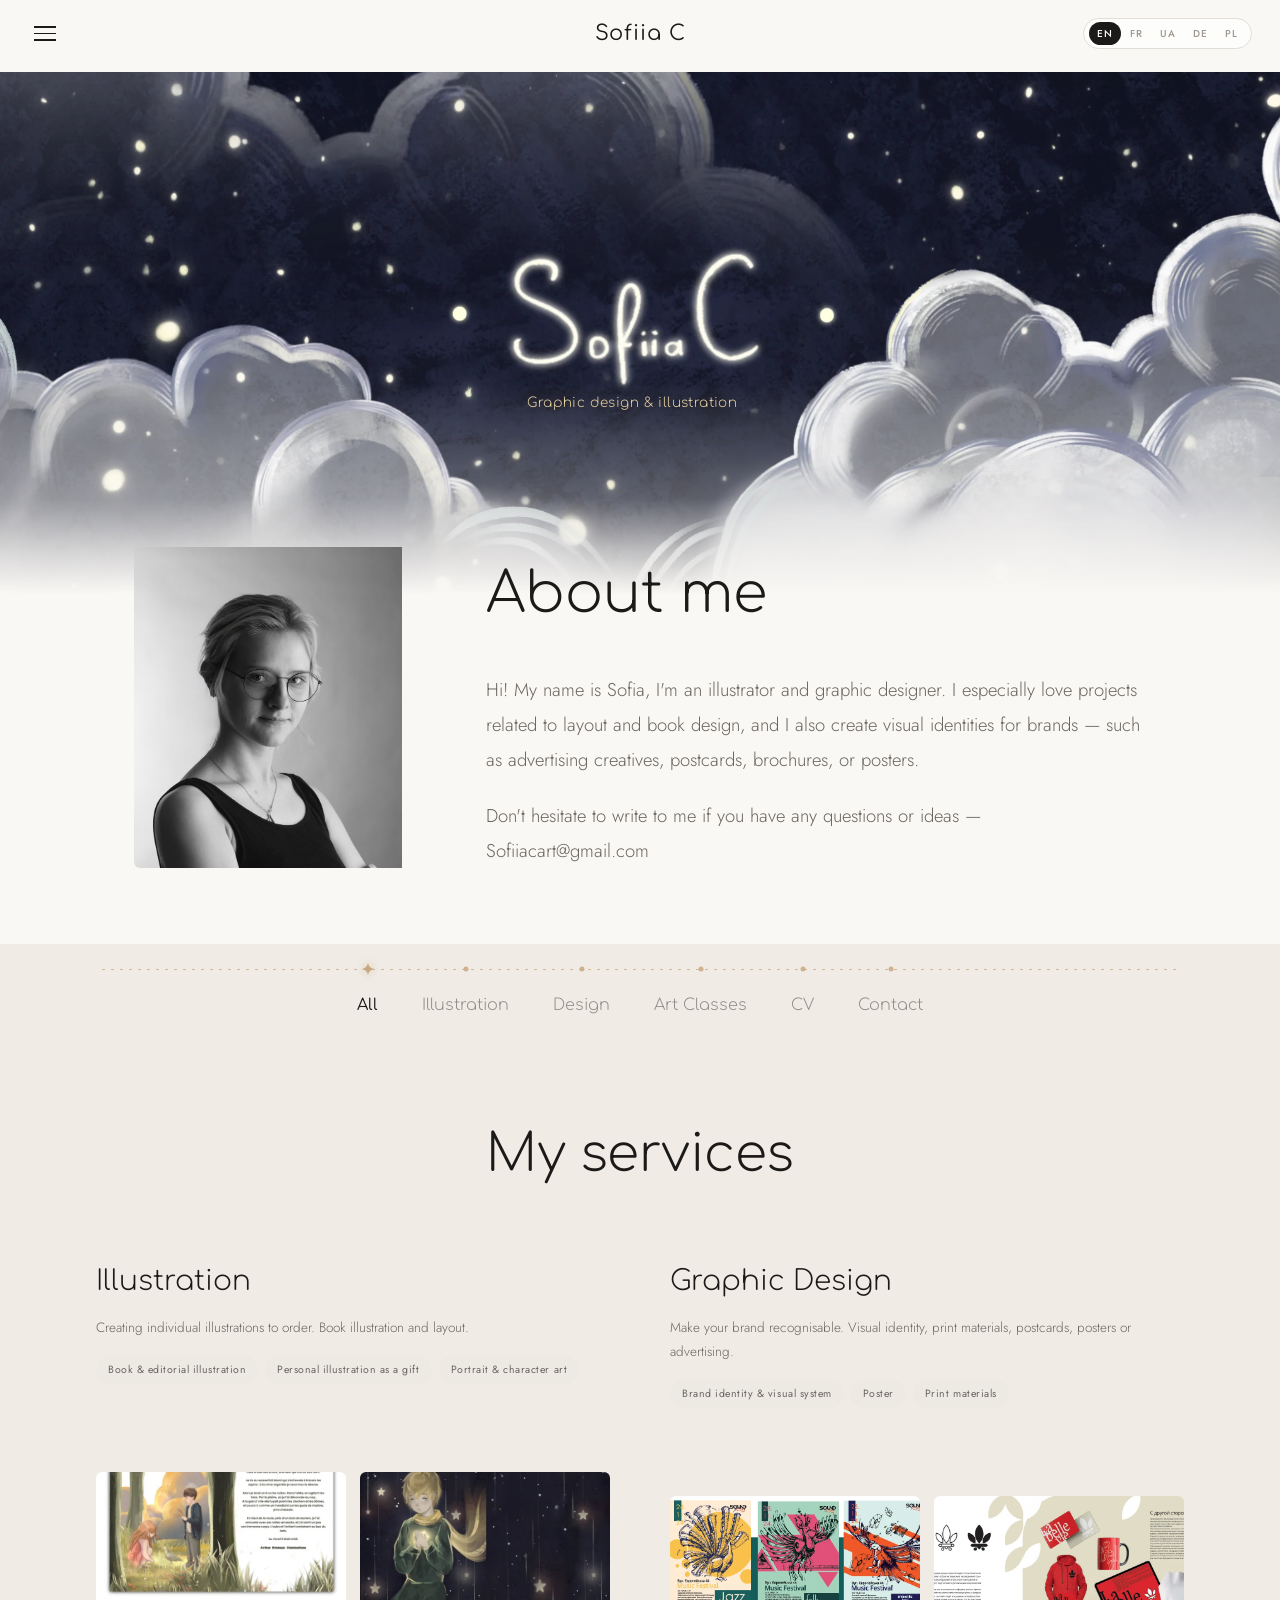
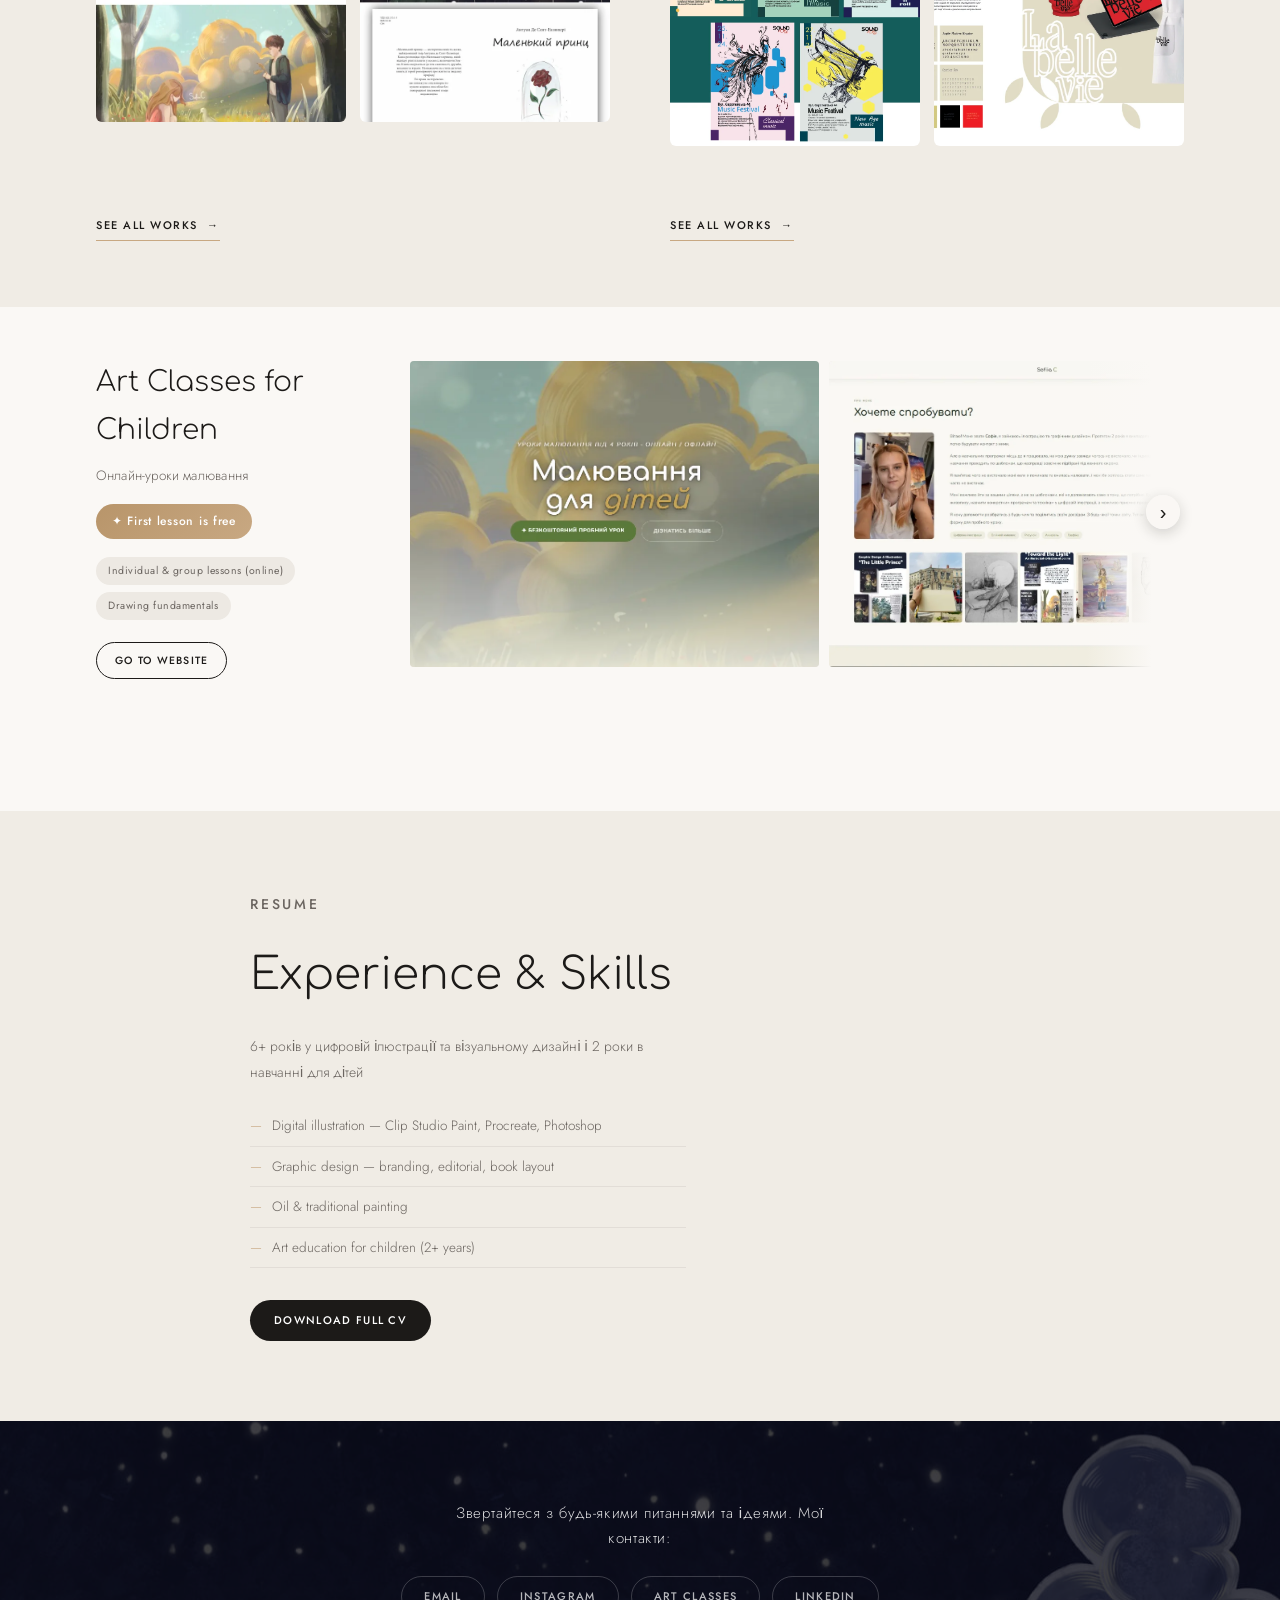
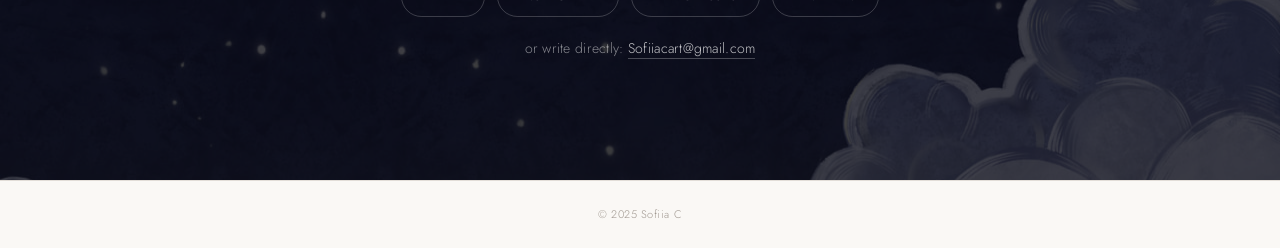
==== commit 35634f35: "Refresh the art-classes row with her new lesson site shots and course poster; add CV and Contact tab" ====
--- a/sofiia-portfolio/index.html
+++ b/sofiia-portfolio/index.html
@@ -314,6 +314,8 @@
     <button class="stab" onclick="filterService('illustration')" data-i18n="stab_illus">Illustration</button>
     <button class="stab" onclick="filterService('design')" data-i18n="stab_design">Design</button>
     <button class="stab" onclick="filterService('classes')" data-i18n="stab_classes">Art Classes</button>
+    <button class="stab" onclick="goTo('cv')" data-i18n="nav_cv">CV</button>
+    <button class="stab" onclick="goTo('contact')" data-i18n="nav_contact">Contact</button>
   </div>
 
     <div class="section-head reveal">
@@ -372,8 +374,10 @@
           <a href="https://sofiiaclessons.netlify.app/" target="_blank" class="service-link" data-i18n="s4_btn">Go to website</a>
         </div>
         <div class="service-imgs">
-          <img src="[data-uri]" alt="Art Classes" style="width:100%;aspect-ratio:3/4;object-fit:cover;border-radius:4px">
-          <img src="[data-uri]" alt="Art Classes" style="width:100%;aspect-ratio:3/4;object-fit:cover;border-radius:4px">
+          <img src="[data-uri]" alt="Art Classes" loading="lazy">
+          <img src="[data-uri]" alt="Art Classes" loading="lazy">
+          <img src="[data-uri]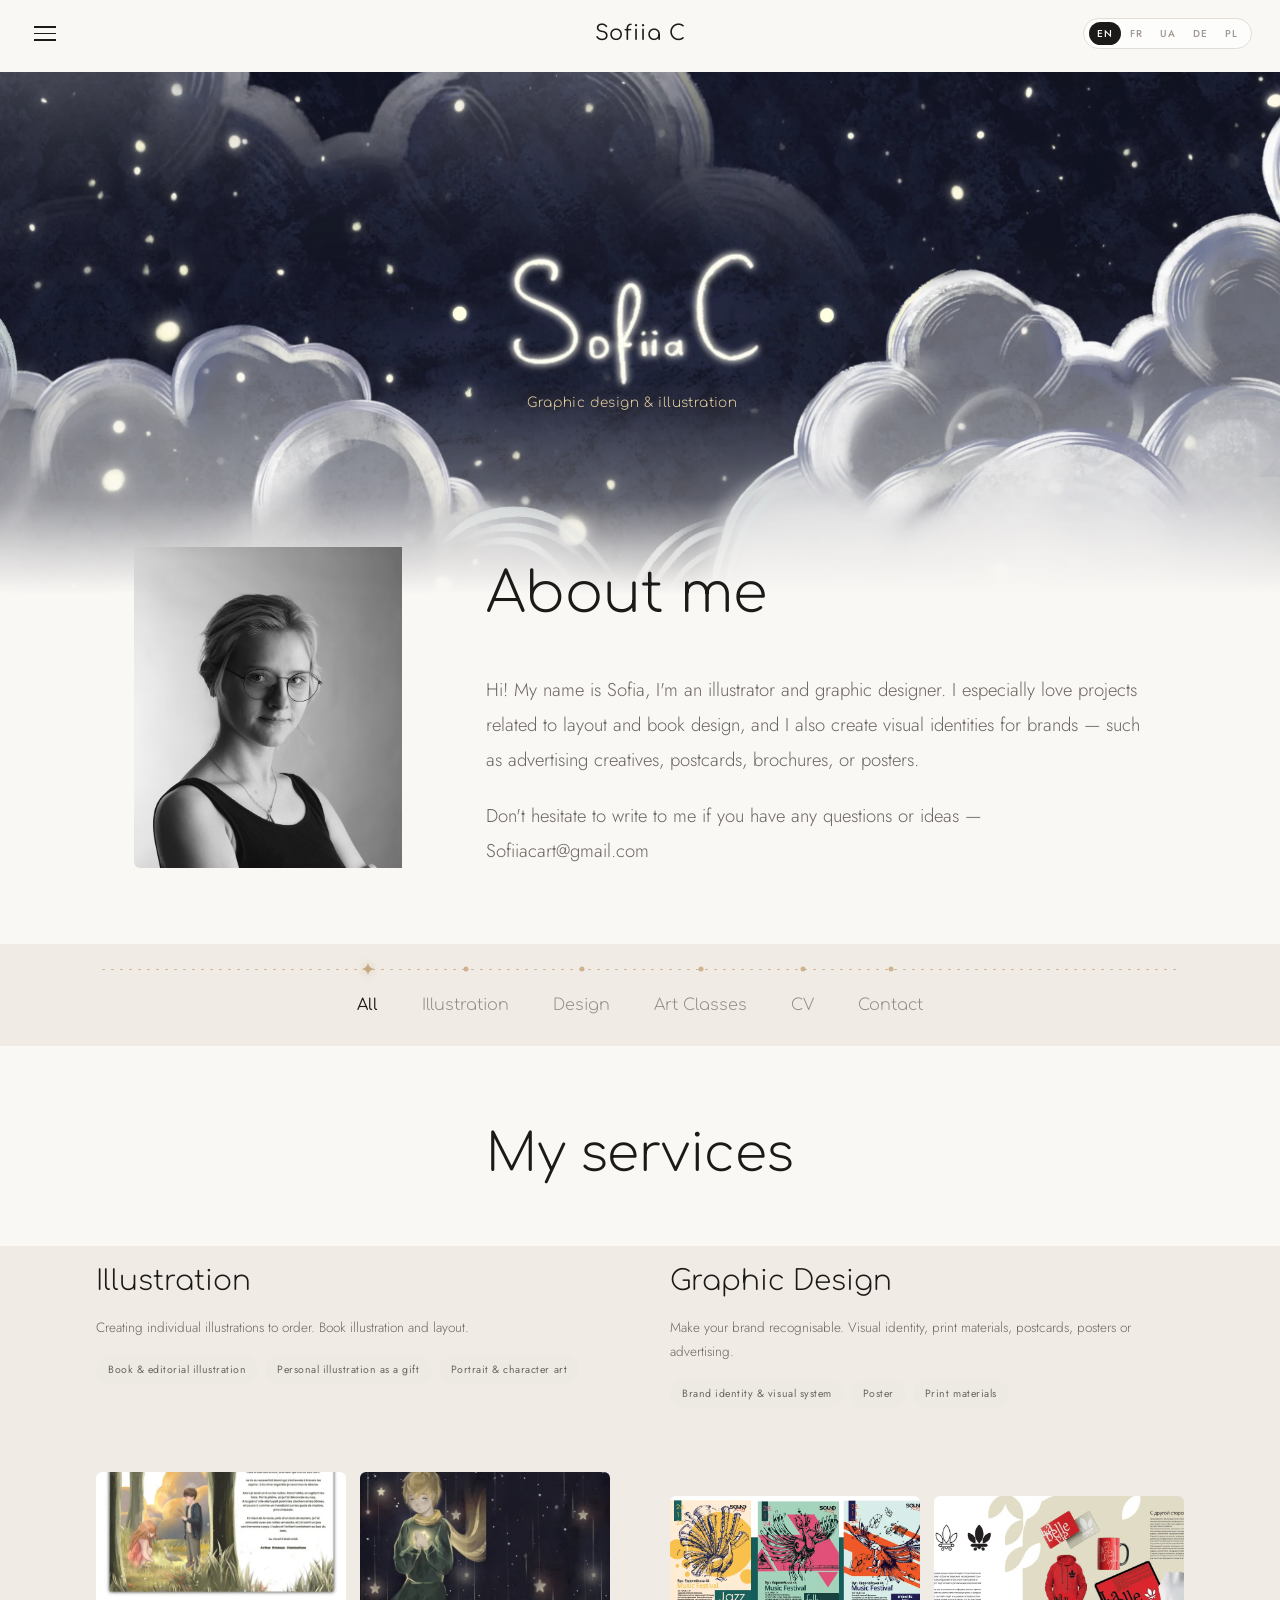
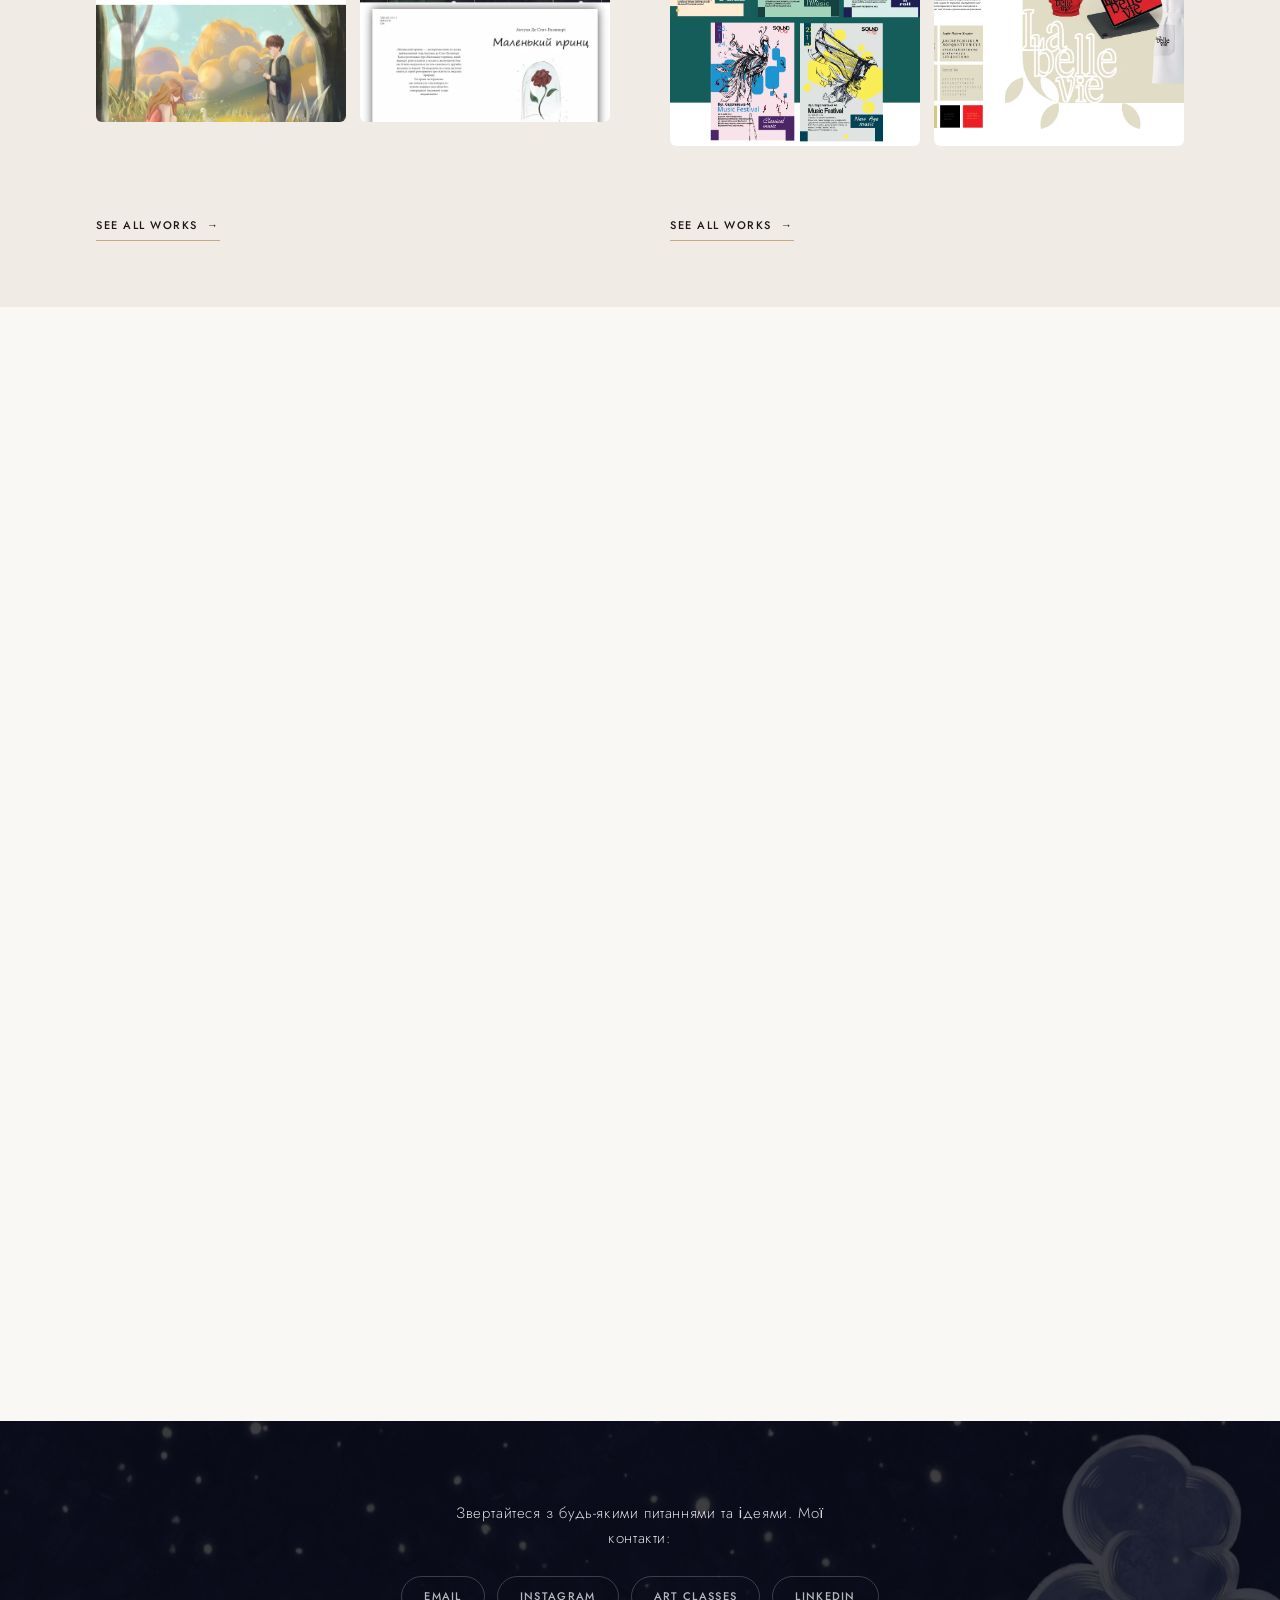
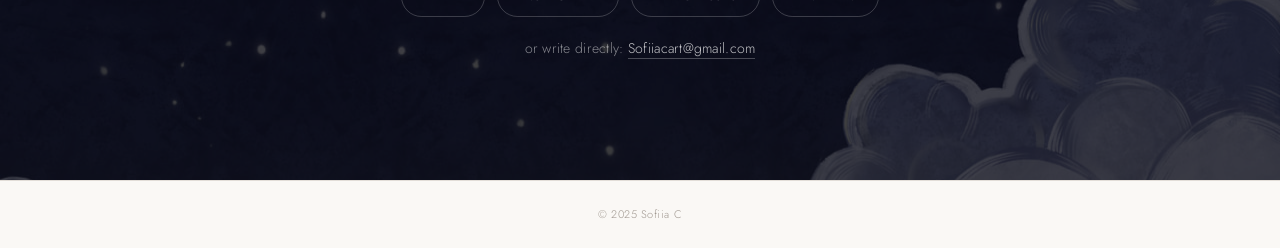
==== commit 7ebea77d: "Let the page breathe white under the service tabs" ====
--- a/sofiia-portfolio/index.html
+++ b/sofiia-portfolio/index.html
@@ -81,7 +81,8 @@
 .section-rule{border:none;border-top:1px solid var(--rule);margin:0 24px}
 
 /* SECTION TITLE */
-.section-head{text-align:center;padding:64px 24px 48px;background:var(--warm-white,#f0ece5)}
+/* the warm band ends with the tabs; the page opens up below them */
+.section-head{text-align:center;padding:64px 24px 48px;background:none}
 .section-head h2{font-family:'Comfortaa',sans-serif;font-size:clamp(32px,6vw,52px);font-weight:300;letter-spacing:-.01em}
 .section-head p{font-size:14px;color:var(--mid);margin-top:10px}
 .free-note{font-family:'Comfortaa',sans-serif;font-style:italic;font-size:15px;color:var(--accent,#c8a882) !important;margin-top:8px}
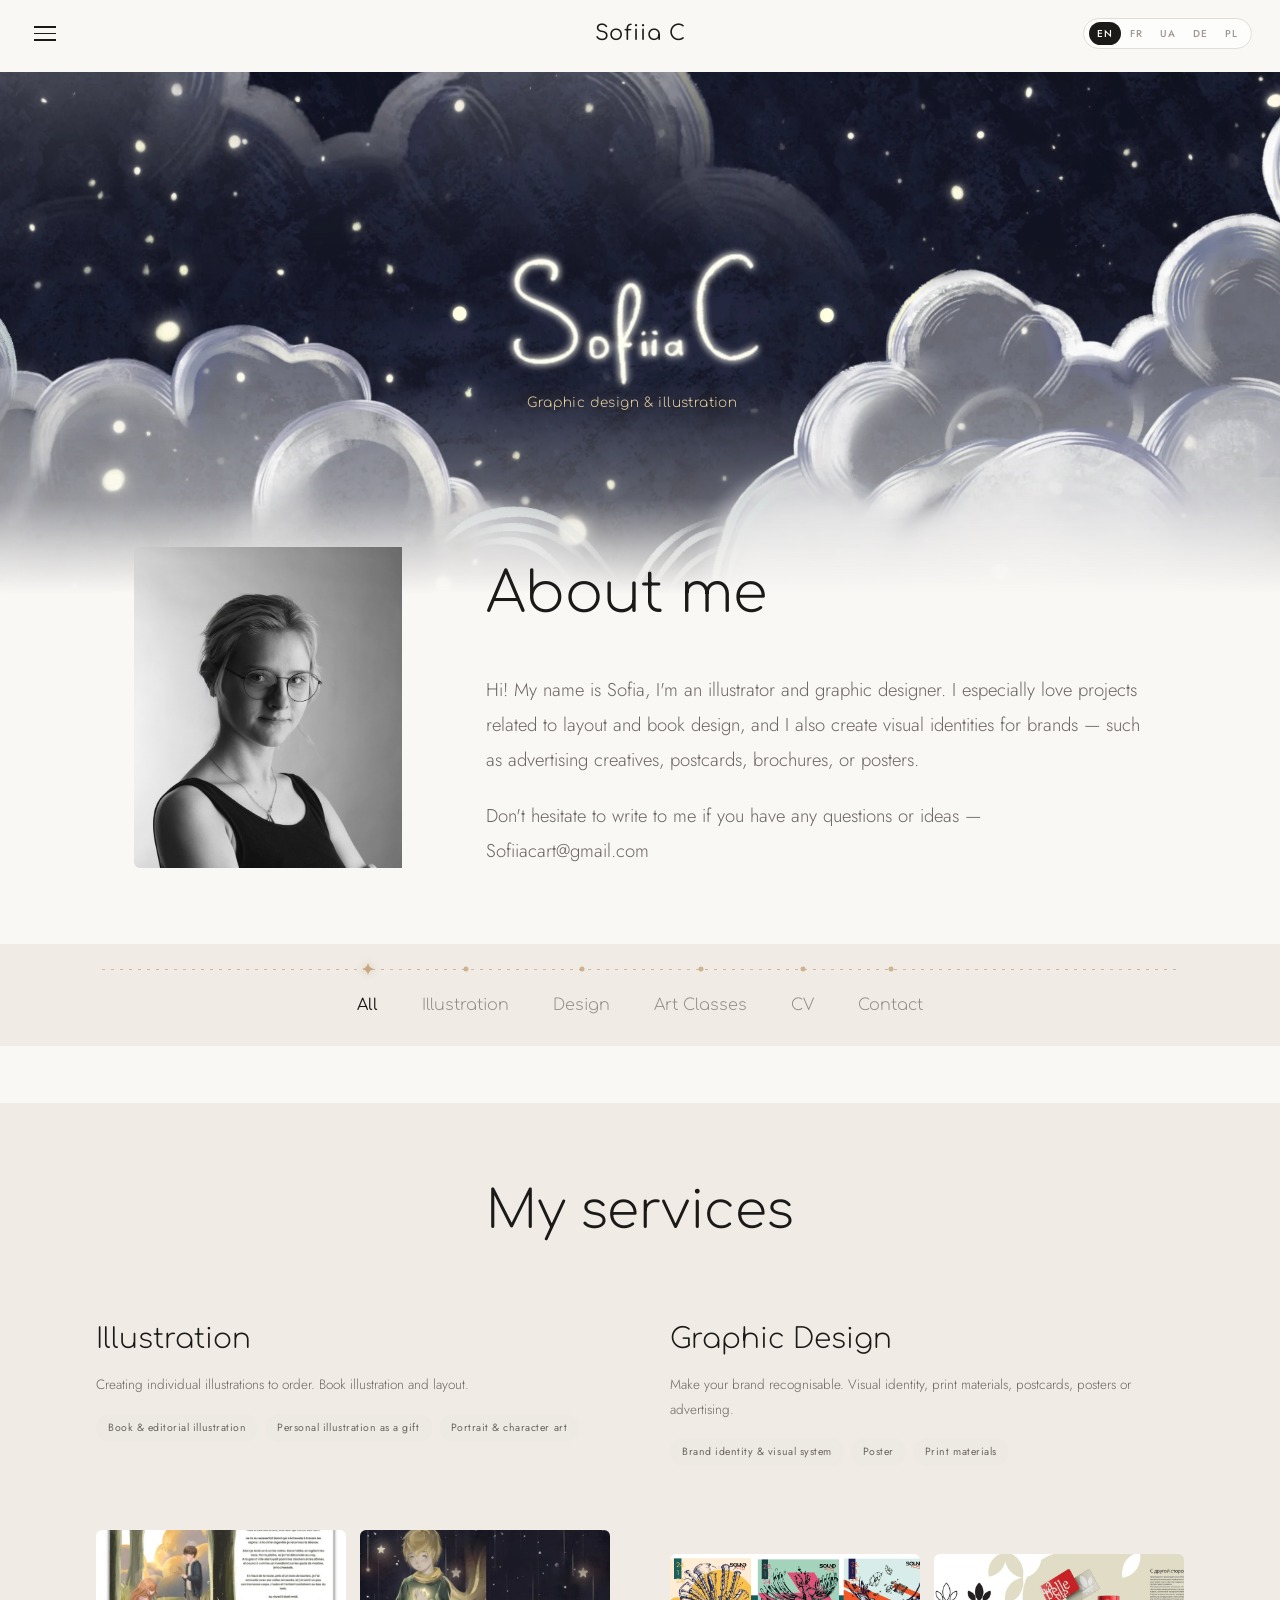
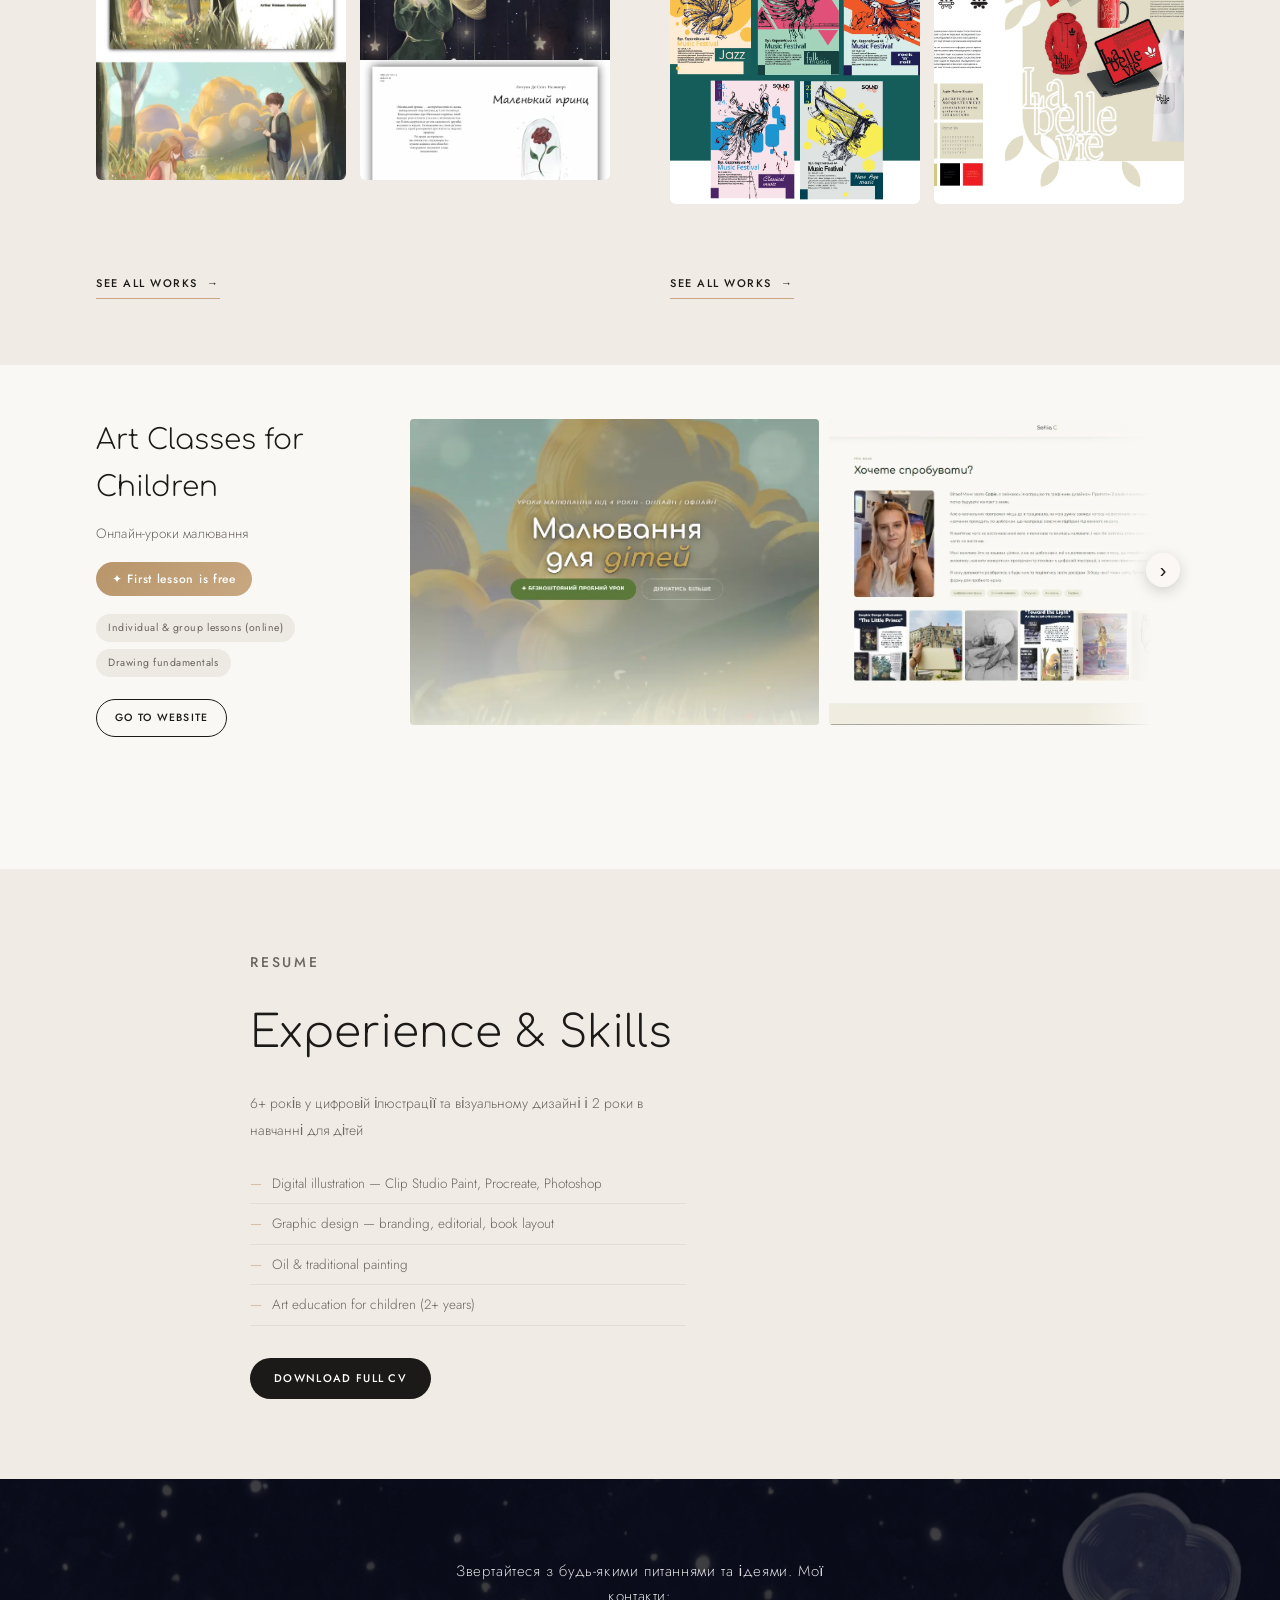
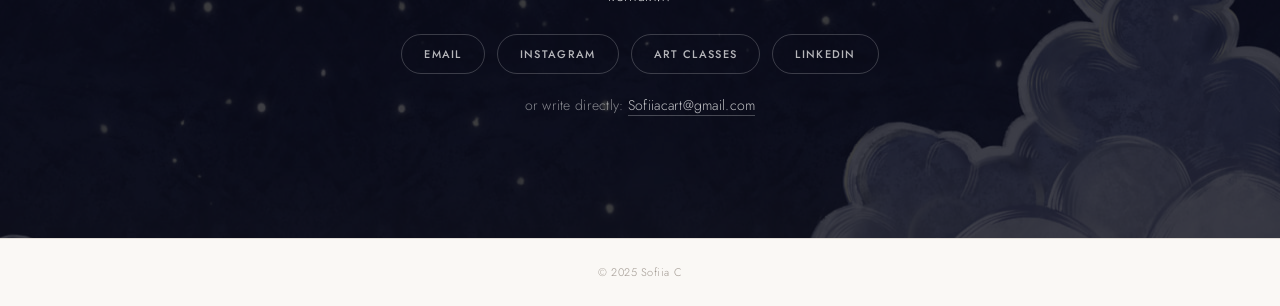
==== commit efb7c4f9: "Put the white gap under the tab strip and give services its warm ground back" ====
--- a/sofiia-portfolio/index.html
+++ b/sofiia-portfolio/index.html
@@ -81,8 +81,7 @@
 .section-rule{border:none;border-top:1px solid var(--rule);margin:0 24px}
 
 /* SECTION TITLE */
-/* the warm band ends with the tabs; the page opens up below them */
-.section-head{text-align:center;padding:64px 24px 48px;background:none}
+.section-head{text-align:center;padding:64px 24px 48px;background:var(--warm-white,#f0ece5)}
 .section-head h2{font-family:'Comfortaa',sans-serif;font-size:clamp(32px,6vw,52px);font-weight:300;letter-spacing:-.01em}
 .section-head p{font-size:14px;color:var(--mid);margin-top:10px}
 .free-note{font-family:'Comfortaa',sans-serif;font-style:italic;font-size:15px;color:var(--accent,#c8a882) !important;margin-top:8px}
@@ -192,7 +191,7 @@
 /* SERVICE TABS */
 /* a warm band in the same tone as the CV section, with the tabs hanging off a
    constellation line drawn across it in the gold of the stars */
-.service-tabs{position:relative;display:flex;justify-content:center;align-items:center;gap:44px;flex-wrap:wrap;padding:46px 24px 26px;background:var(--warm-white,#f0ece5)}
+.service-tabs{position:relative;display:flex;justify-content:center;align-items:center;gap:44px;flex-wrap:wrap;margin-bottom:clamp(48px,4.5vw,84px);padding:46px 24px 26px;background:var(--warm-white,#f0ece5)}
 .service-tabs::before{content:'';position:absolute;top:25px;left:8%;right:8%;height:1px;background:repeating-linear-gradient(to right,rgba(200,168,130,.75) 0 3px,transparent 3px 9px)}
 .stab{position:relative;font-family:'Comfortaa',sans-serif;font-size:16px;font-weight:300;color:rgba(28,26,24,.45);background:none;border:none;cursor:pointer;padding:6px 0;transition:color .25s ease}
 /* each tab is a node on that line; the selected one becomes a star */
@@ -204,7 +203,7 @@
 /* stacked rows would leave the line stranded above one of them, so on narrow
    screens the star sits inline instead */
 @media(max-width:620px){
-.service-tabs{gap:20px;padding:20px 16px}
+.service-tabs{gap:20px;margin-bottom:32px;padding:20px 16px}
 .service-tabs::before{display:none}
 .stab{font-size:15px;display:inline-flex;align-items:center;gap:7px}
 .stab::before{position:static;transform:none;width:9px;height:9px;background:transparent}
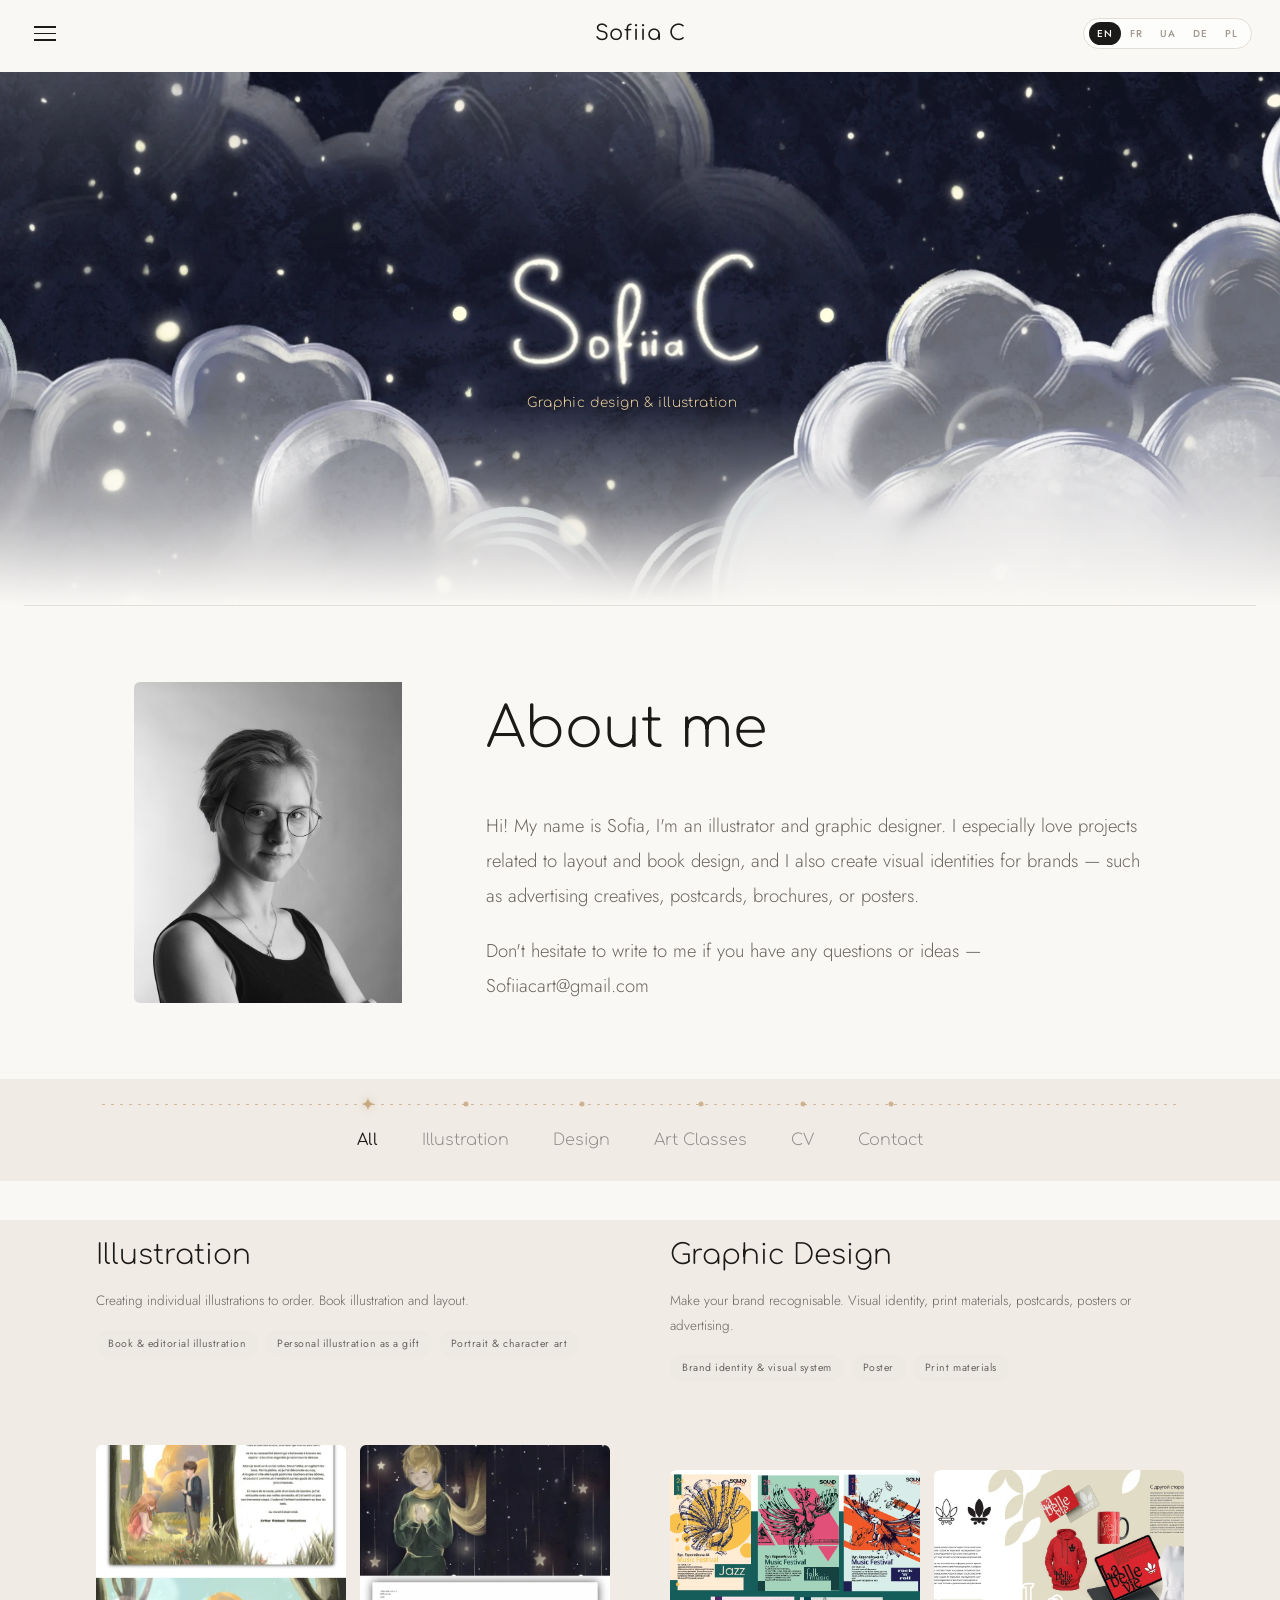
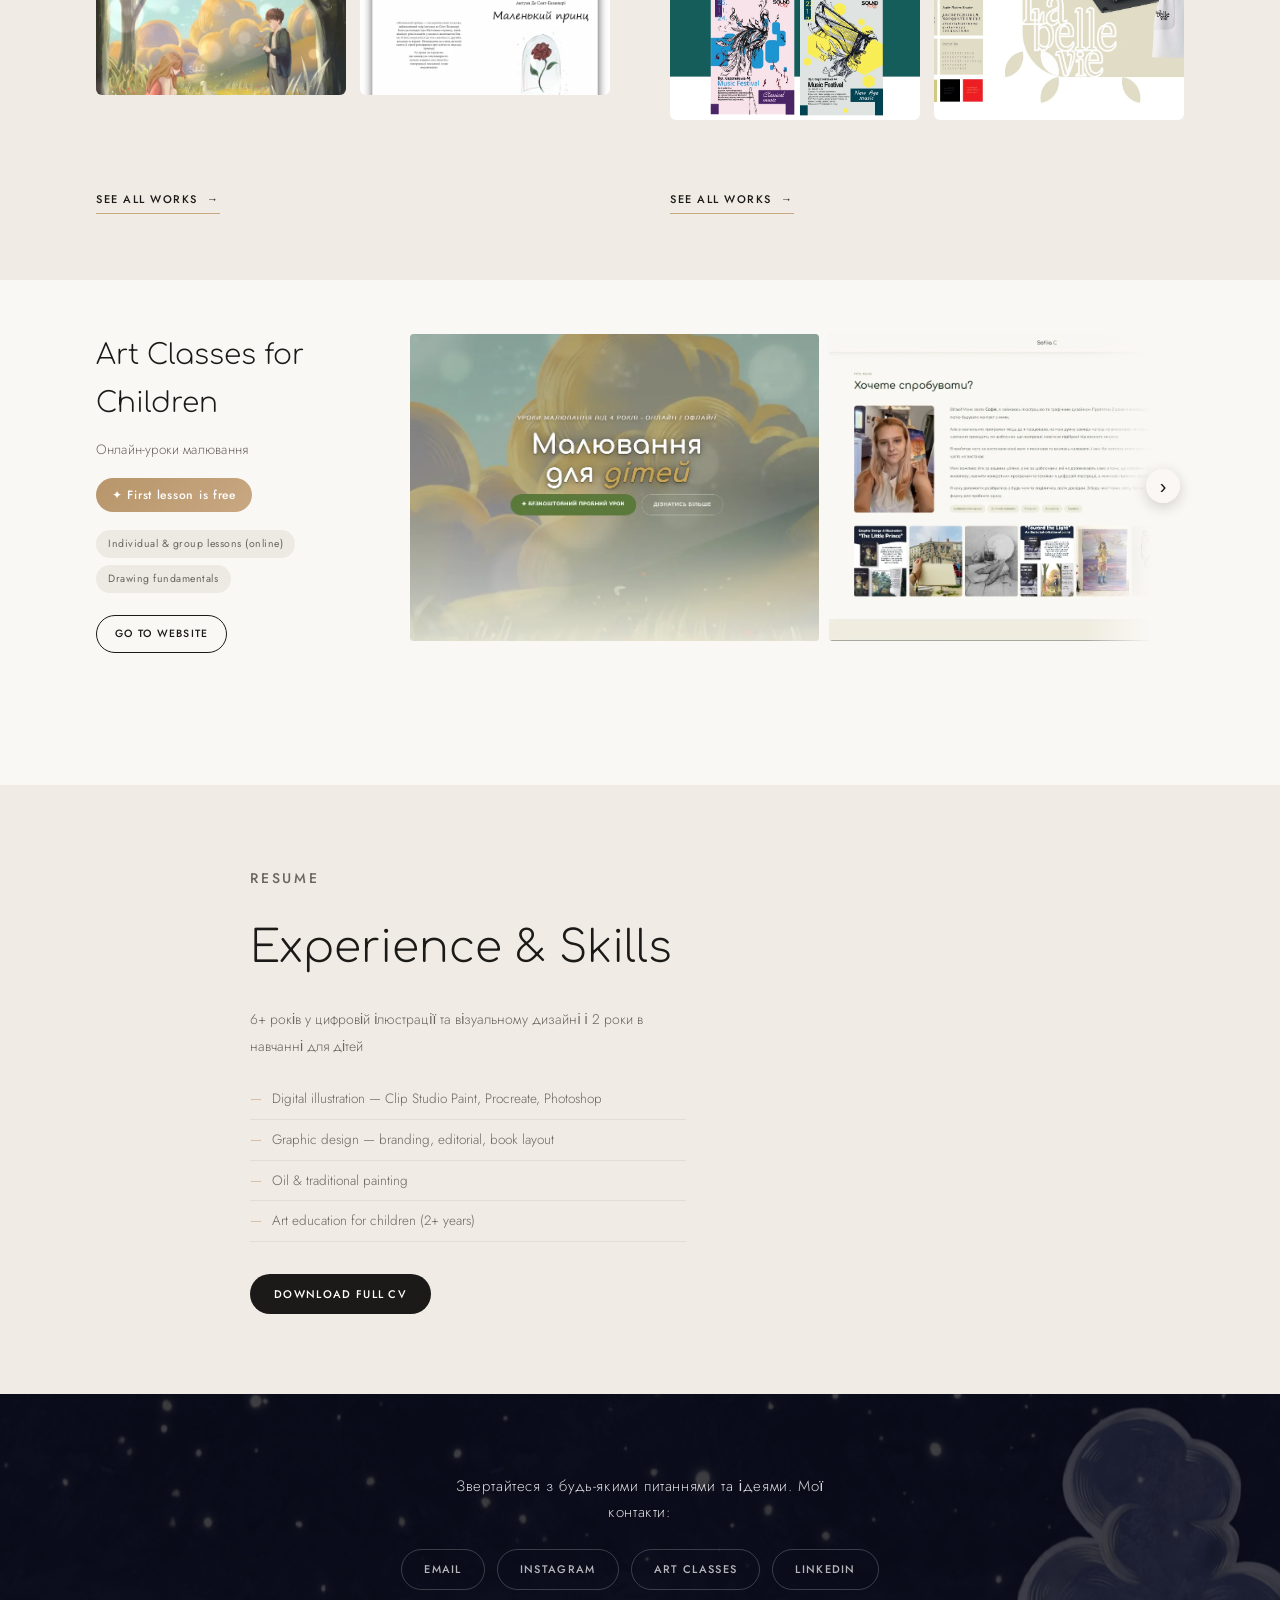
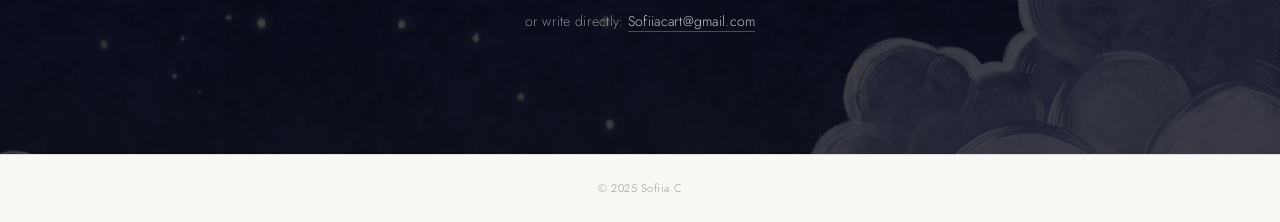
==== commit 933dc40f: "Cut the empty heading block under the tabs; put About back below the banner" ====
--- a/sofiia-portfolio/index.html
+++ b/sofiia-portfolio/index.html
@@ -57,7 +57,7 @@
 .hero{--band:2.4;position:relative;overflow:hidden;text-align:center;padding:0;background:#0d1122}
 .hero>*{position:relative;z-index:1}
 /* the foot of the painting dissolves into the page */
-.hero::before{content:'';position:absolute;inset:0;z-index:2;pointer-events:none;background:linear-gradient(to bottom,rgba(250,248,245,0) 58%,rgba(250,248,245,.28) 80%,rgba(250,248,245,.72) 90%,var(--cream) 98%)}
+.hero::before{content:'';position:absolute;inset:0;z-index:2;pointer-events:none;background:linear-gradient(to bottom,rgba(250,248,245,0) 62%,rgba(250,248,245,.42) 82%,rgba(250,248,245,.86) 95%,var(--cream) 100%)}
 
 /* A banner strip of the painting. The fixed proportion is what keeps the
    lettering in the same spot at every width, so the line above it can be
@@ -191,7 +191,7 @@
 /* SERVICE TABS */
 /* a warm band in the same tone as the CV section, with the tabs hanging off a
    constellation line drawn across it in the gold of the stars */
-.service-tabs{position:relative;display:flex;justify-content:center;align-items:center;gap:44px;flex-wrap:wrap;margin-bottom:clamp(48px,4.5vw,84px);padding:46px 24px 26px;background:var(--warm-white,#f0ece5)}
+.service-tabs{position:relative;display:flex;justify-content:center;align-items:center;gap:44px;flex-wrap:wrap;margin-bottom:clamp(34px,3vw,56px);padding:46px 24px 26px;background:var(--warm-white,#f0ece5)}
 .service-tabs::before{content:'';position:absolute;top:25px;left:8%;right:8%;height:1px;background:repeating-linear-gradient(to right,rgba(200,168,130,.75) 0 3px,transparent 3px 9px)}
 .stab{position:relative;font-family:'Comfortaa',sans-serif;font-size:16px;font-weight:300;color:rgba(28,26,24,.45);background:none;border:none;cursor:pointer;padding:6px 0;transition:color .25s ease}
 /* each tab is a node on that line; the selected one becomes a star */
@@ -203,7 +203,7 @@
 /* stacked rows would leave the line stranded above one of them, so on narrow
    screens the star sits inline instead */
 @media(max-width:620px){
-.service-tabs{gap:20px;margin-bottom:32px;padding:20px 16px}
+.service-tabs{gap:20px;margin-bottom:24px;padding:20px 16px}
 .service-tabs::before{display:none}
 .stab{font-size:15px;display:inline-flex;align-items:center;gap:7px}
 .stab::before{position:static;transform:none;width:9px;height:9px;background:transparent}
@@ -230,7 +230,7 @@
 @media(max-width:620px){.cv-inner{grid-template-columns:1fr}.cv-visual{display:none}}
 
 /* ABOUT SECTION */
-.about-section{position:relative;z-index:3;max-width:1060px;margin:clamp(-210px,-10.5vw,-80px) auto 0;padding:76px 24px;display:grid;grid-template-columns:minmax(0,300px) minmax(0,1fr);gap:52px;align-items:stretch}
+.about-section{max-width:1060px;margin:0 auto;padding:76px 24px;display:grid;grid-template-columns:minmax(0,300px) minmax(0,1fr);gap:52px;align-items:stretch}
 /* the photo is shown whole — contain scales it to the height of the text
    beside it, so the two line up at the heading and end together */
 .about-photo-wrap{position:relative}
@@ -240,7 +240,7 @@
 .about-section p{font-size:18.5px;color:var(--mid);line-height:1.9;margin-bottom:20px}
 .about-section p:last-child{margin-bottom:0}
 /* stacked on narrow screens: photo first, then the text */
-@media(max-width:820px){.about-section{grid-template-columns:1fr;gap:34px;justify-items:center;margin-top:-72px;padding:34px 24px 56px}.about-photo-wrap{width:100%;max-width:280px;aspect-ratio:760/909}.about-section p{font-size:17px}}
+@media(max-width:820px){.about-section{grid-template-columns:1fr;gap:34px;justify-items:center;padding:56px 24px}.about-photo-wrap{width:100%;max-width:280px;aspect-ratio:760/909}.about-section p{font-size:17px}}
 
 </style>
 </head>
@@ -297,6 +297,8 @@
     </div>
   </section>
 
+  <hr class="section-rule">
+
   <!-- ABOUT -->
   <section class="about-section reveal" id="about">
     <div class="about-photo-wrap"><img src="[data-uri]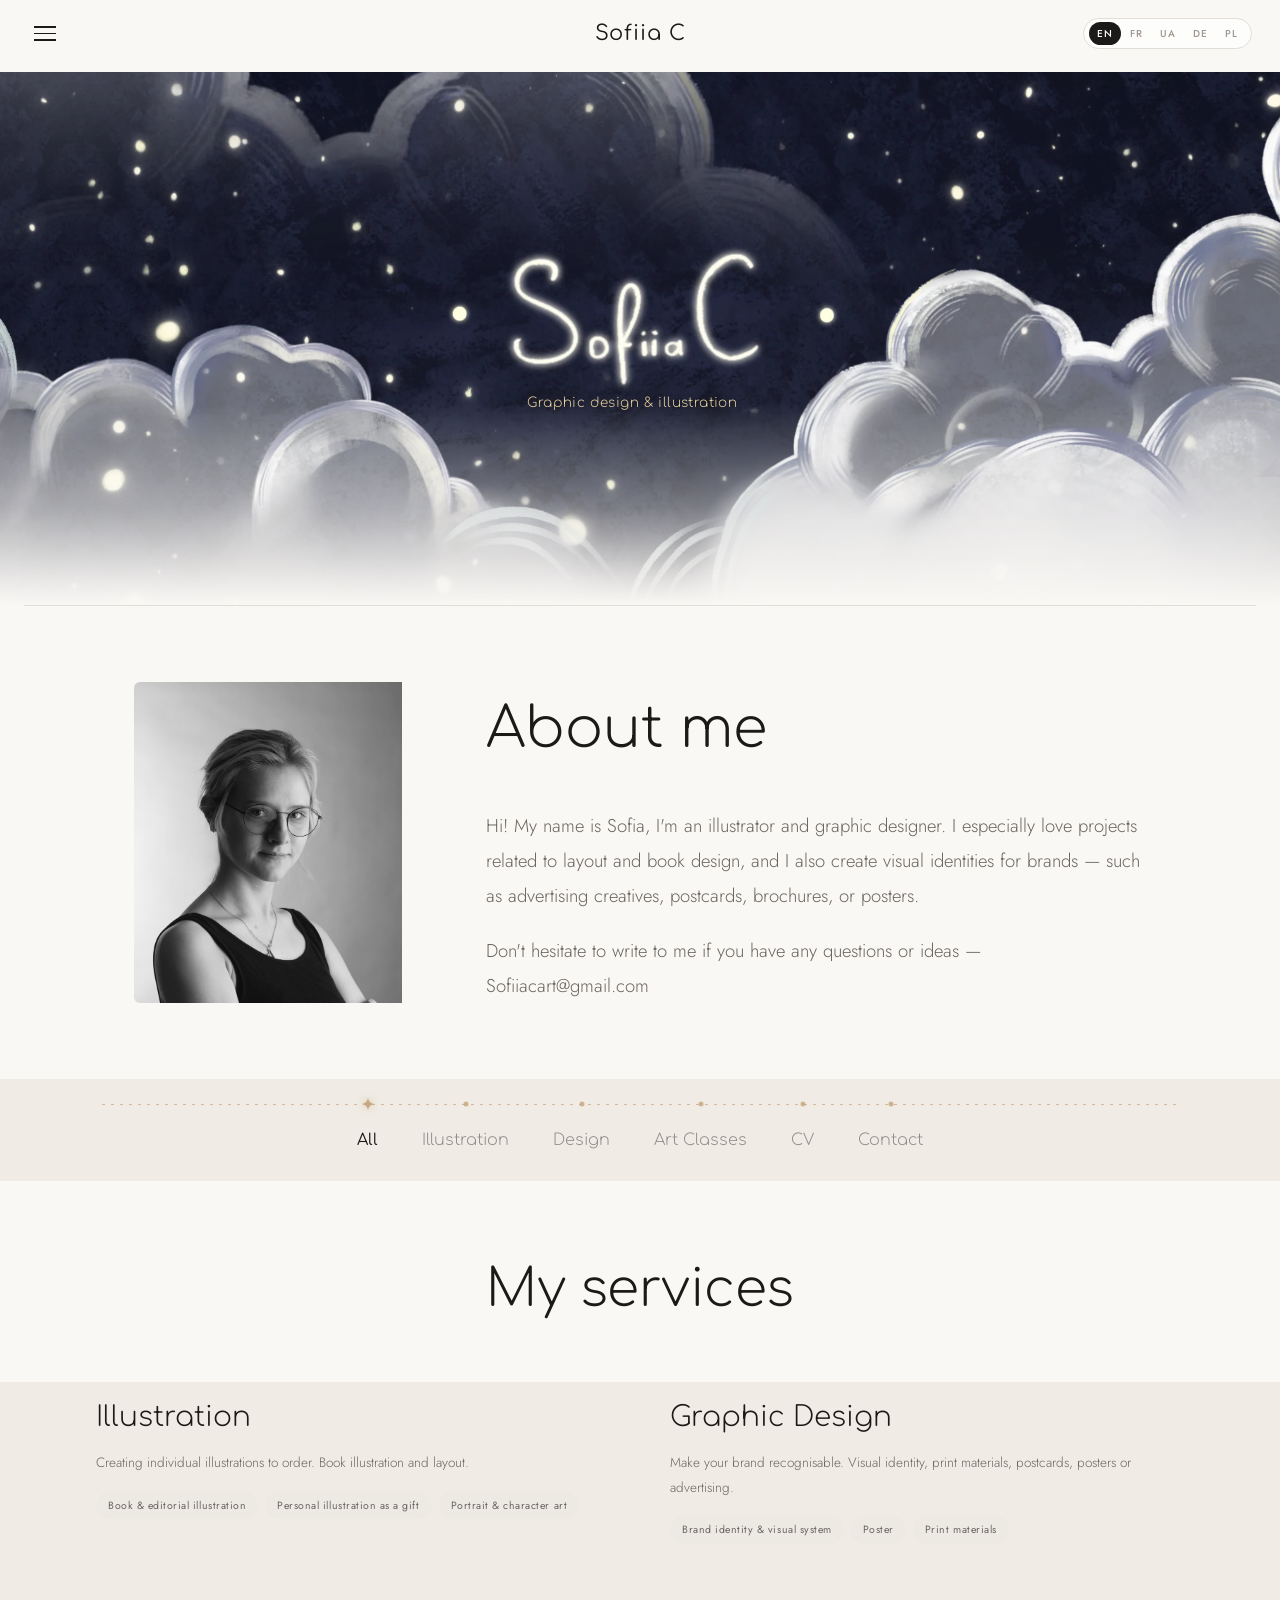
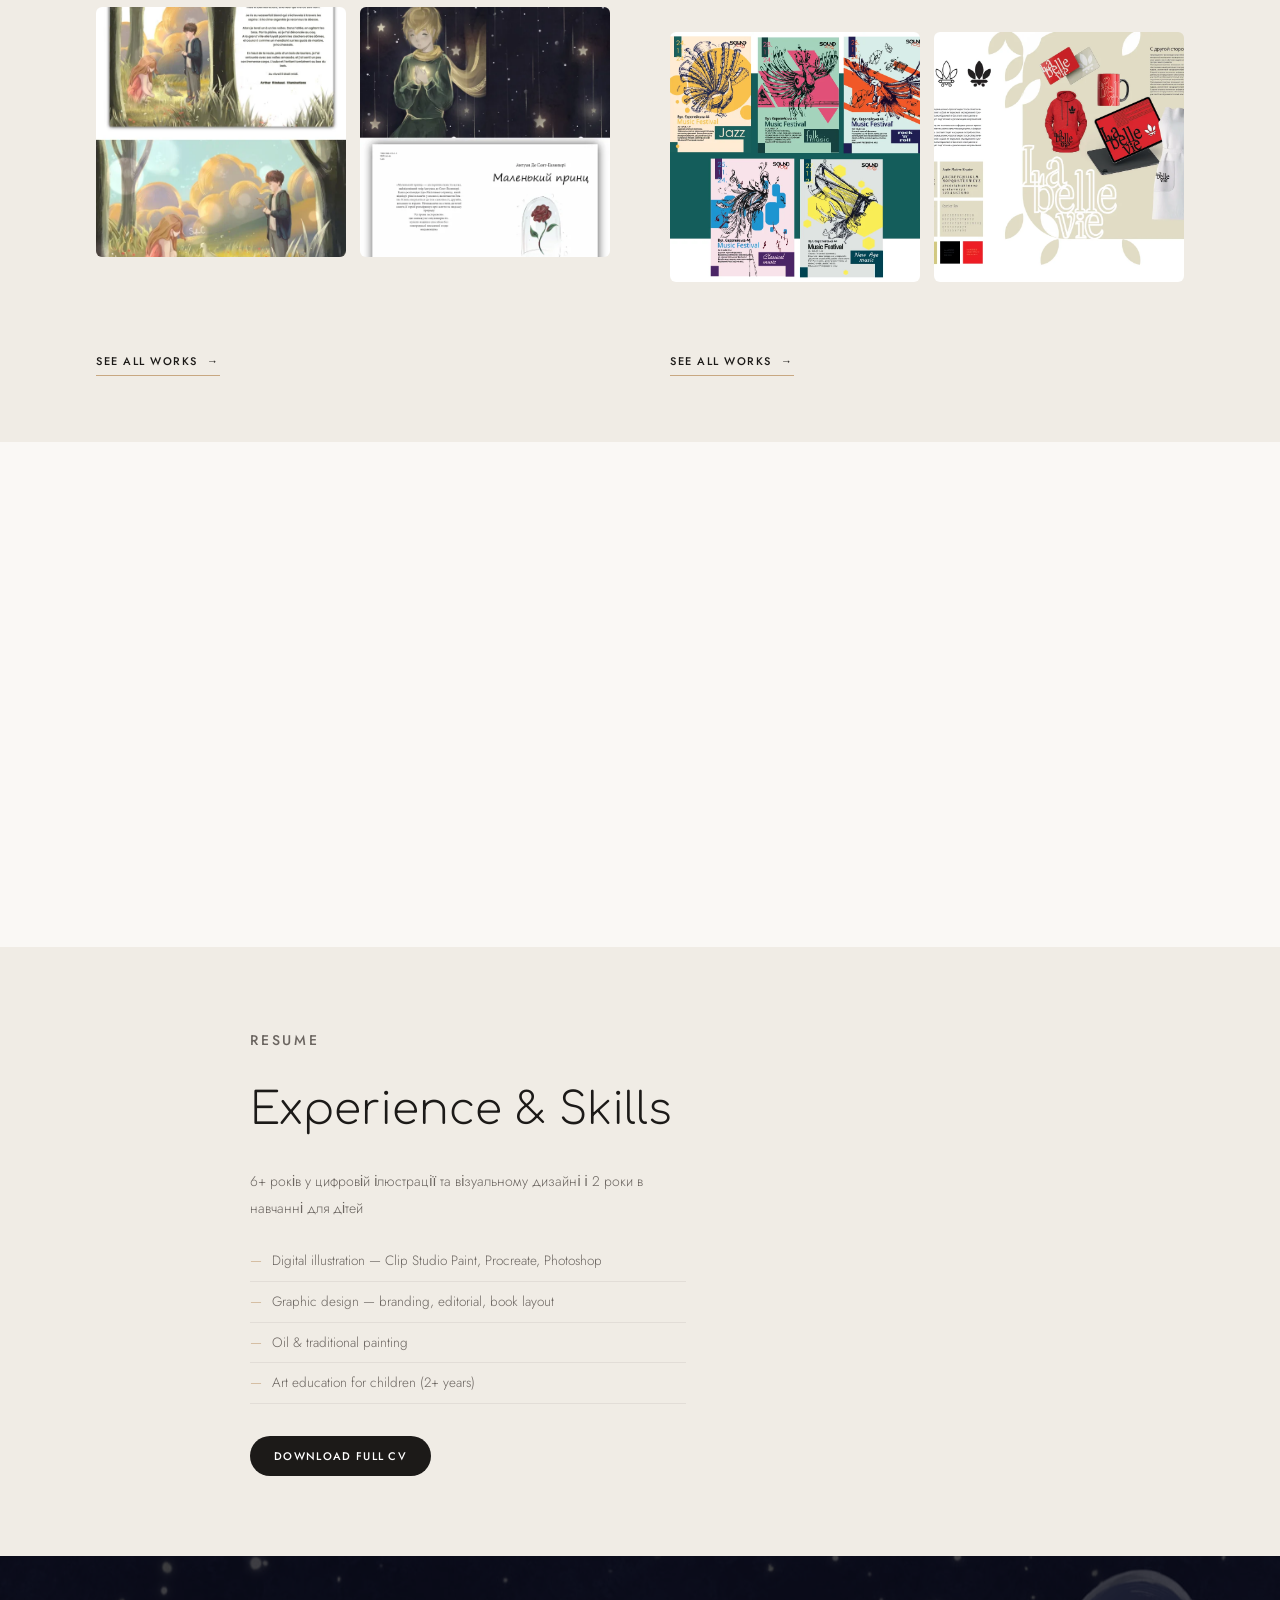
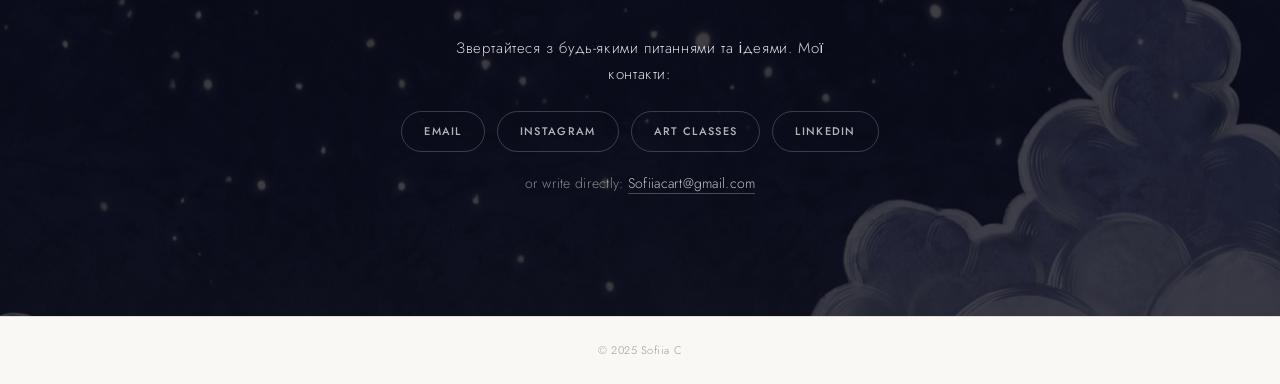
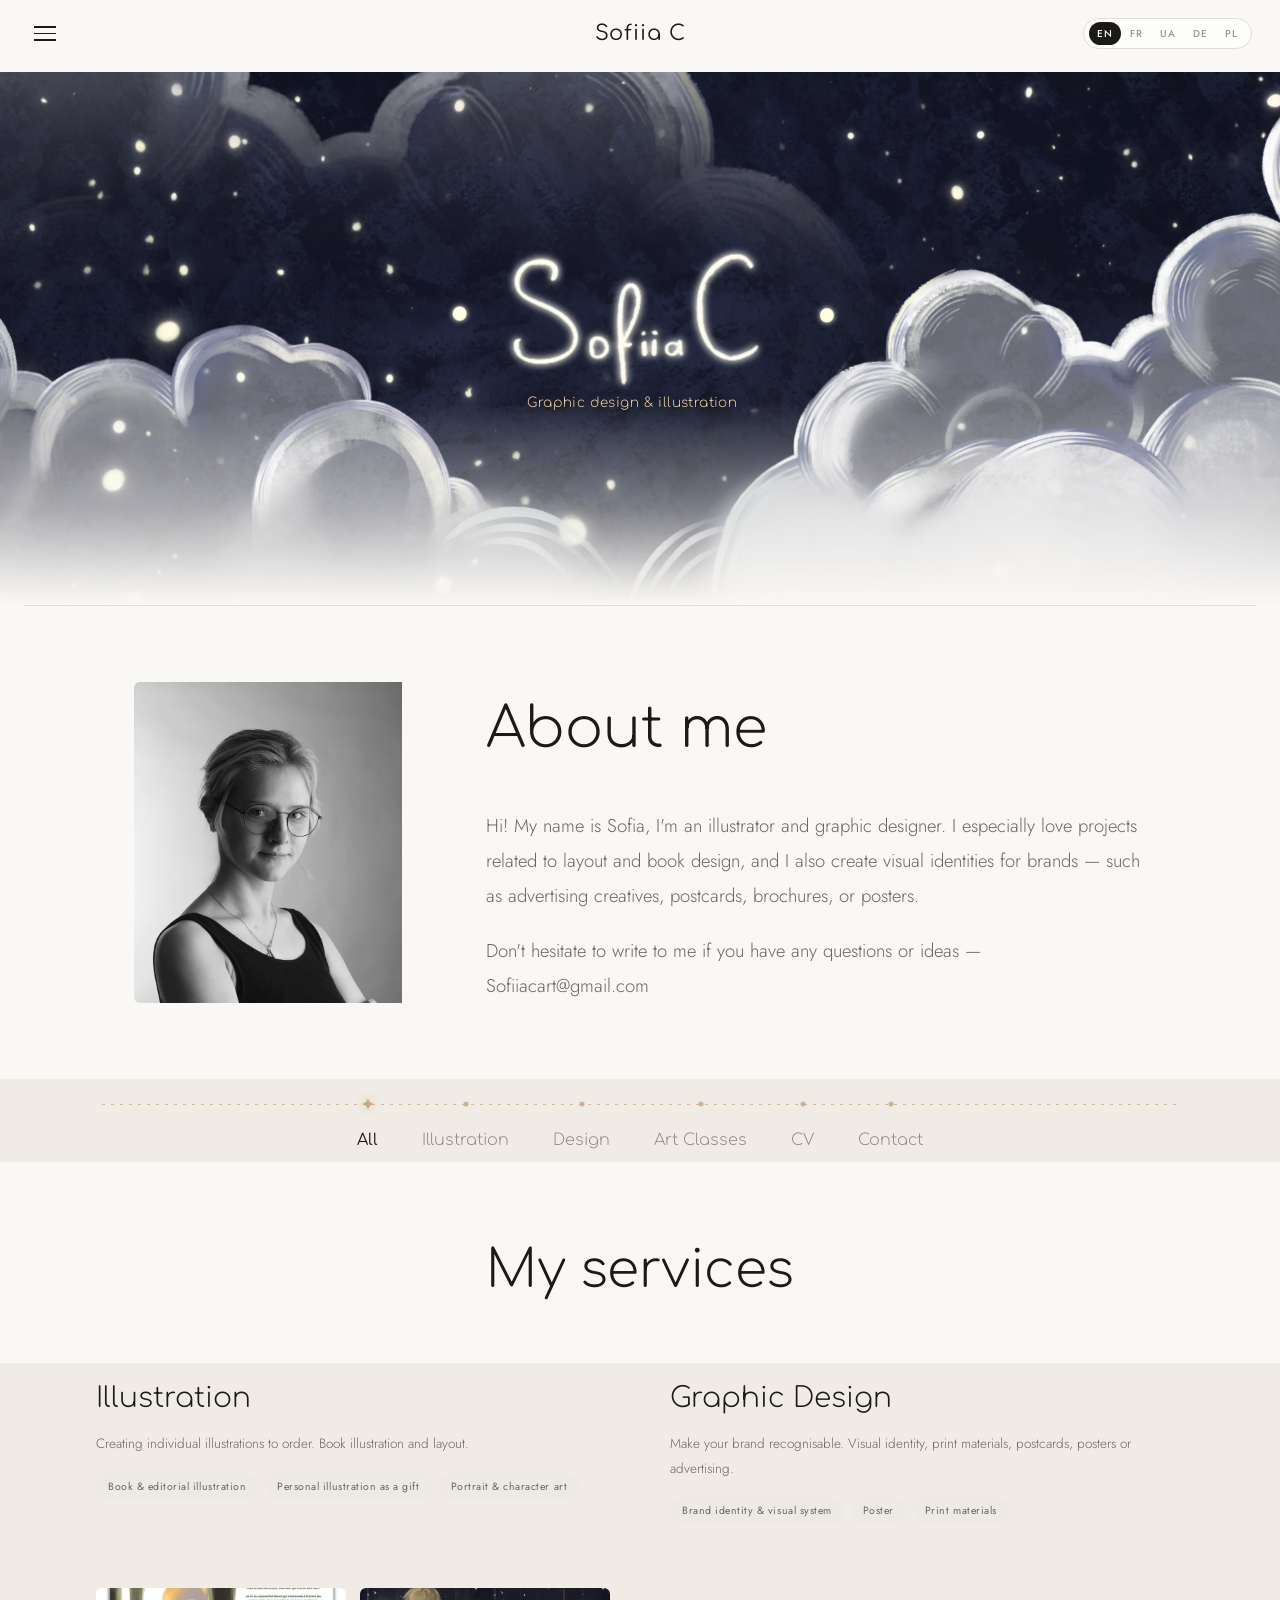
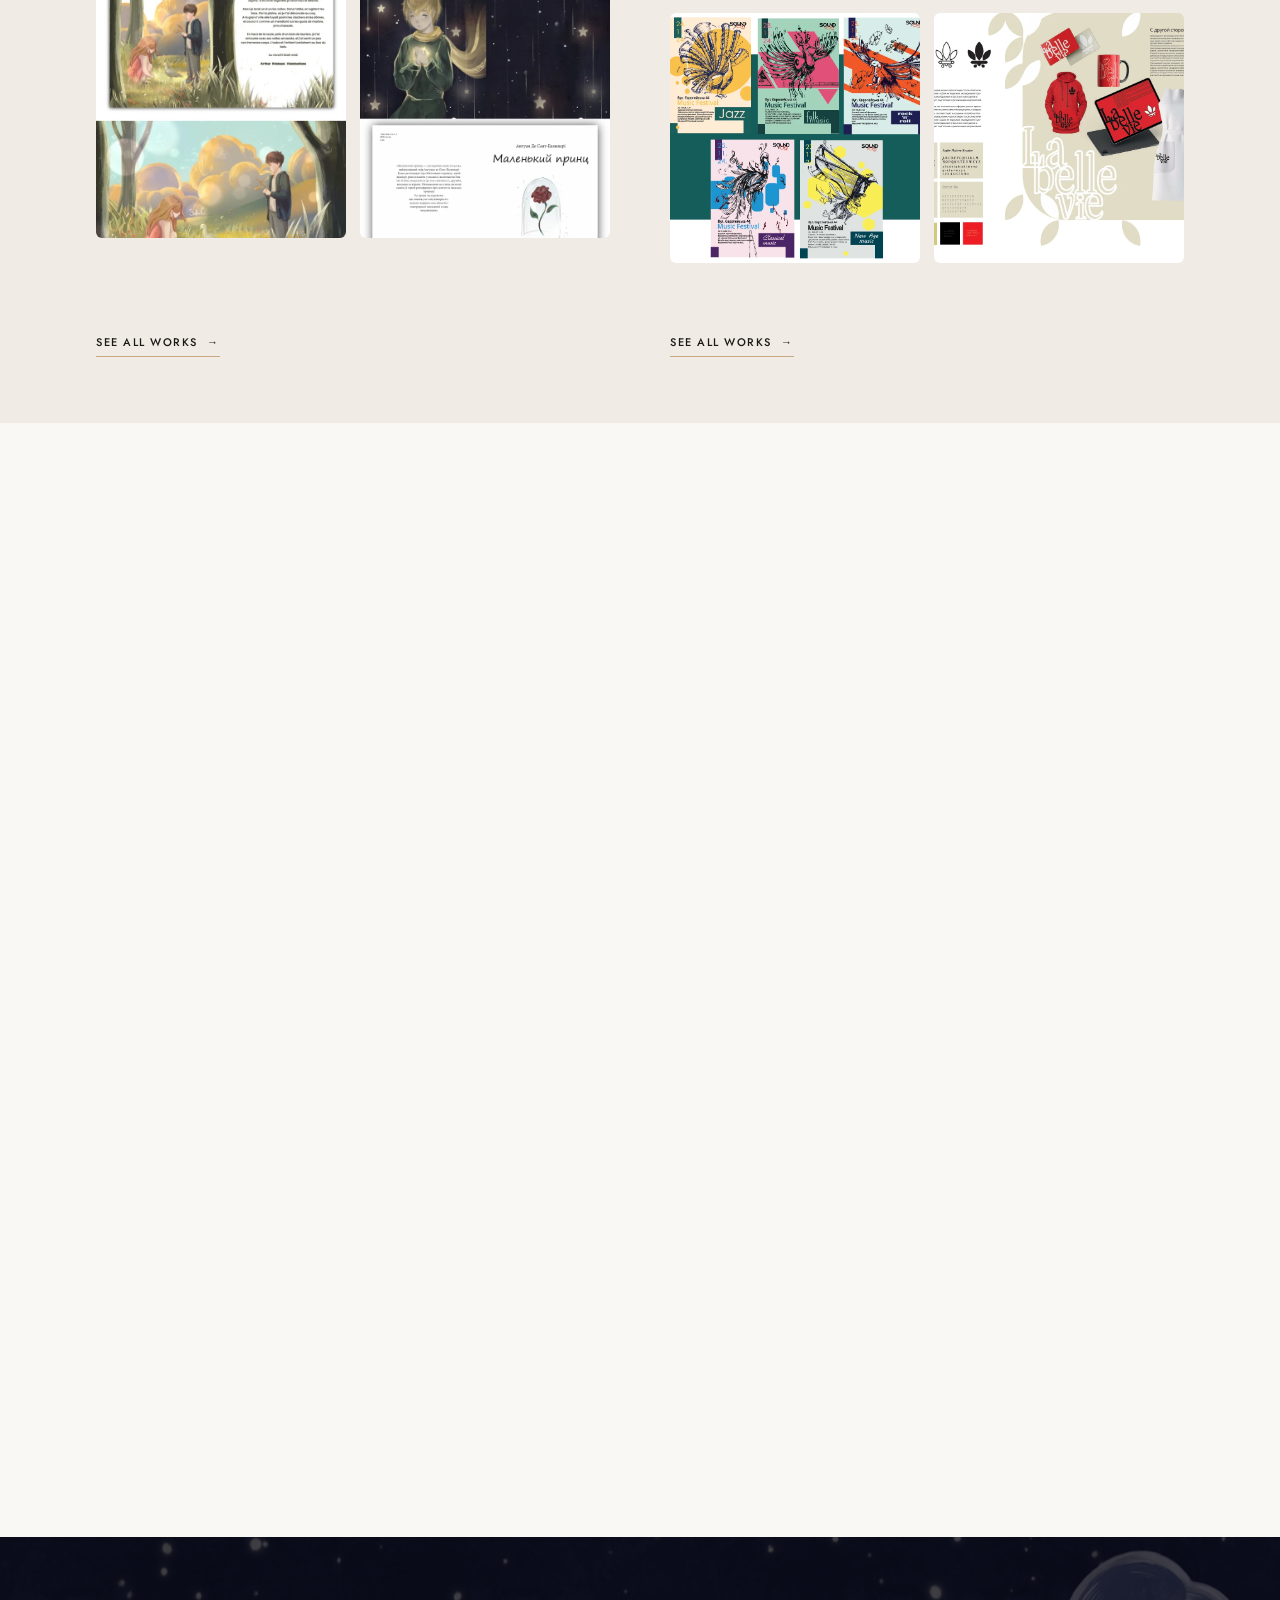
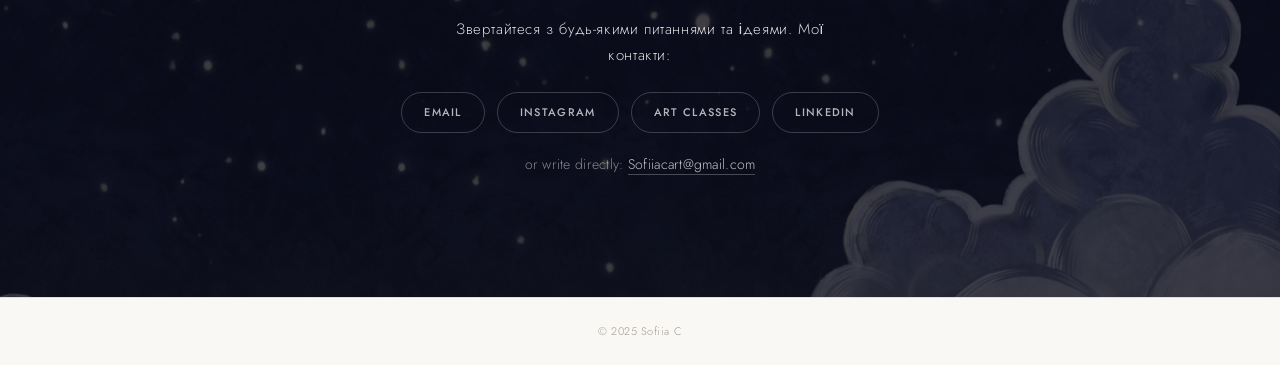
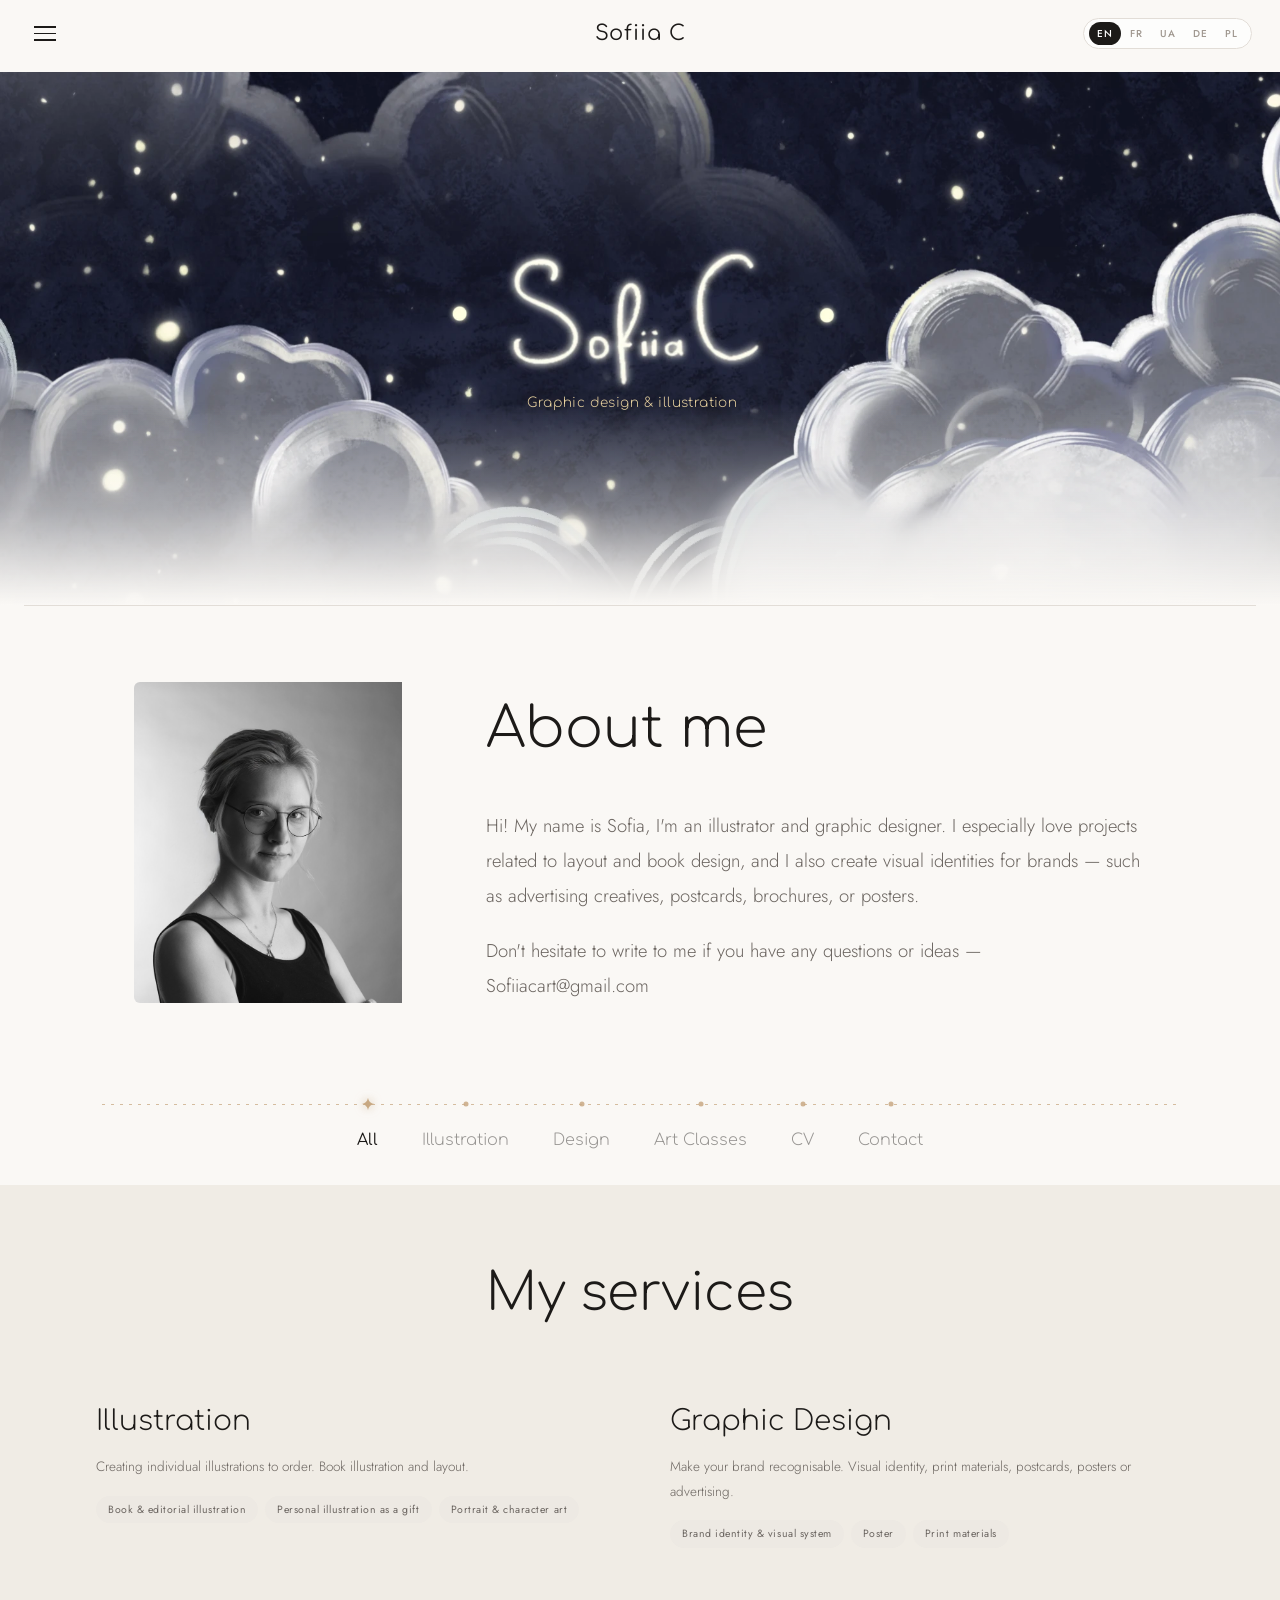
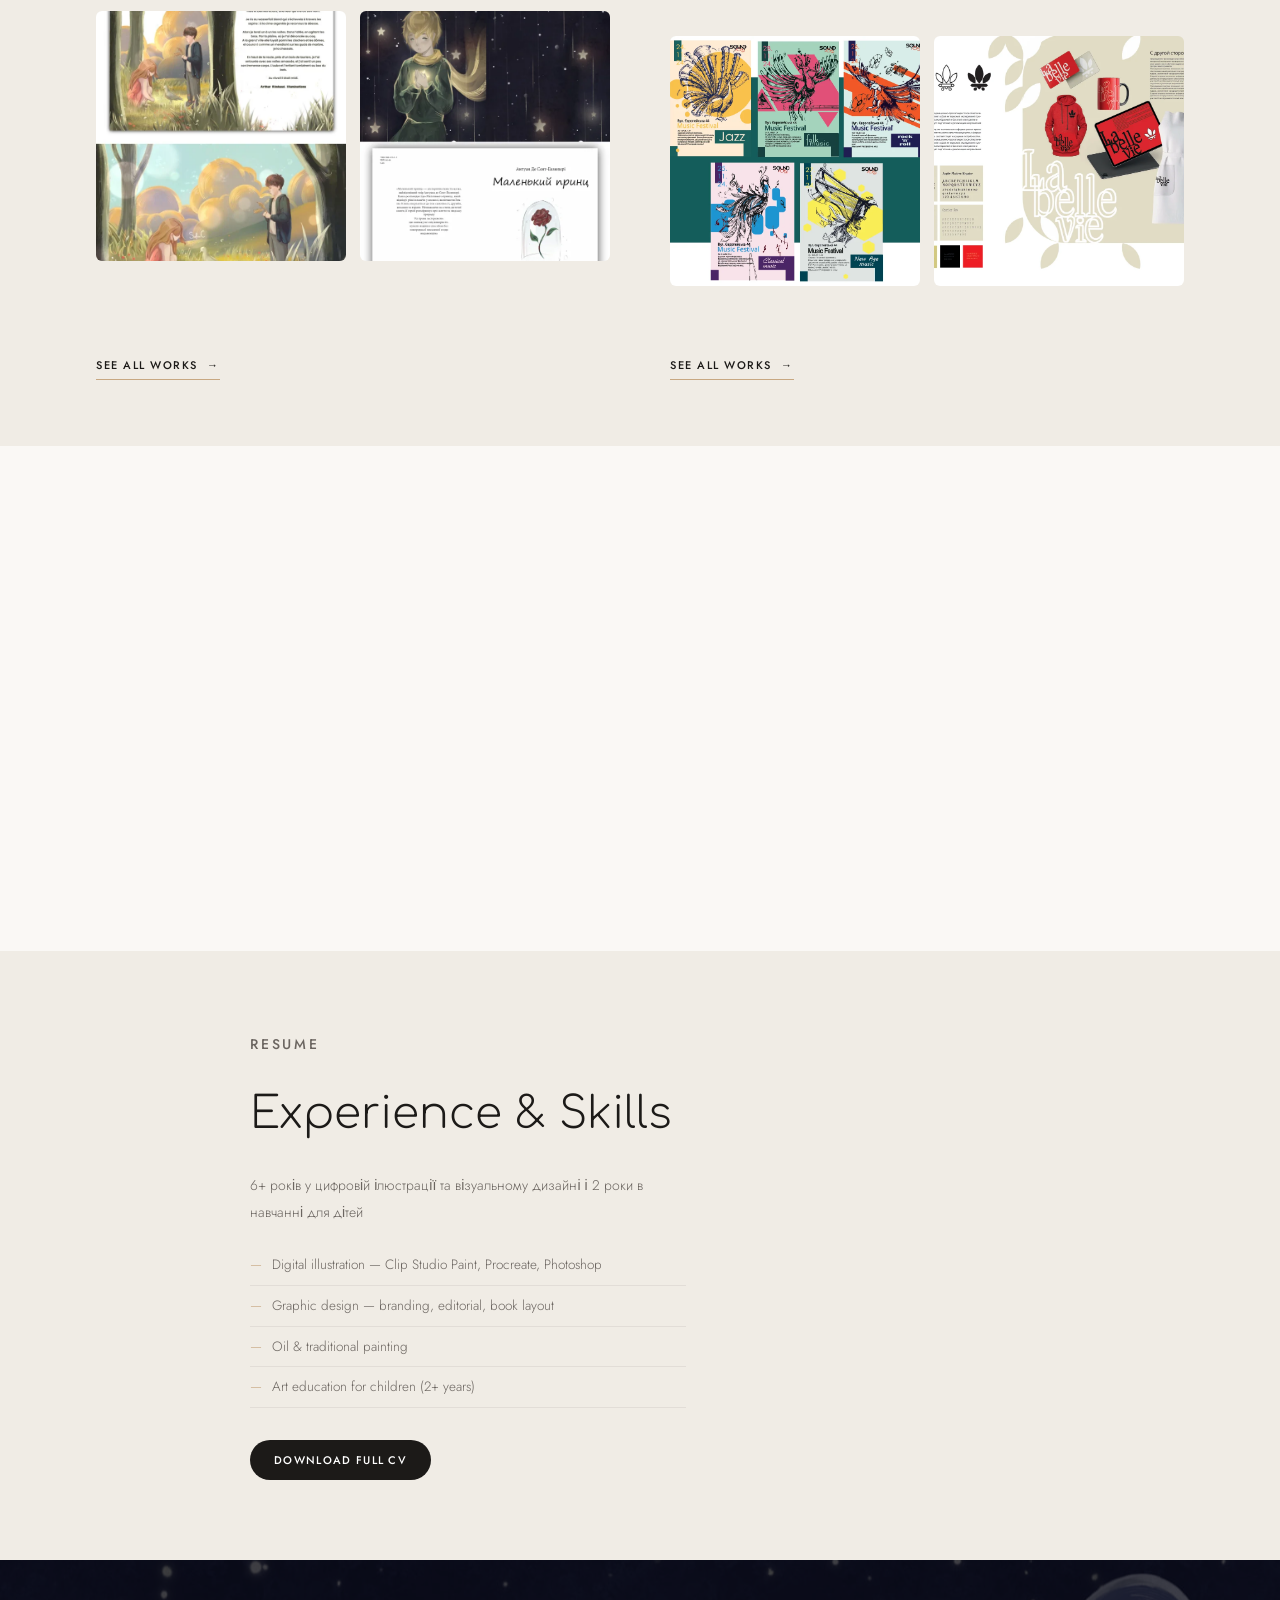
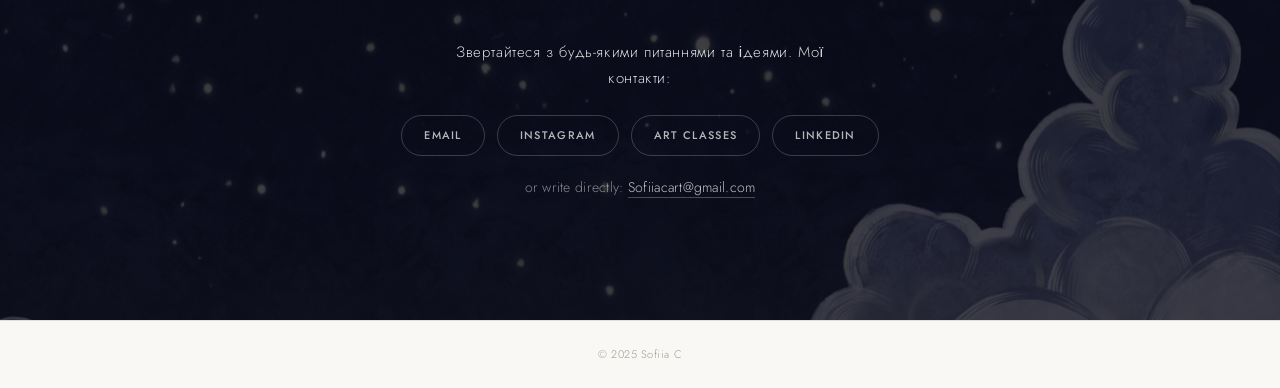
